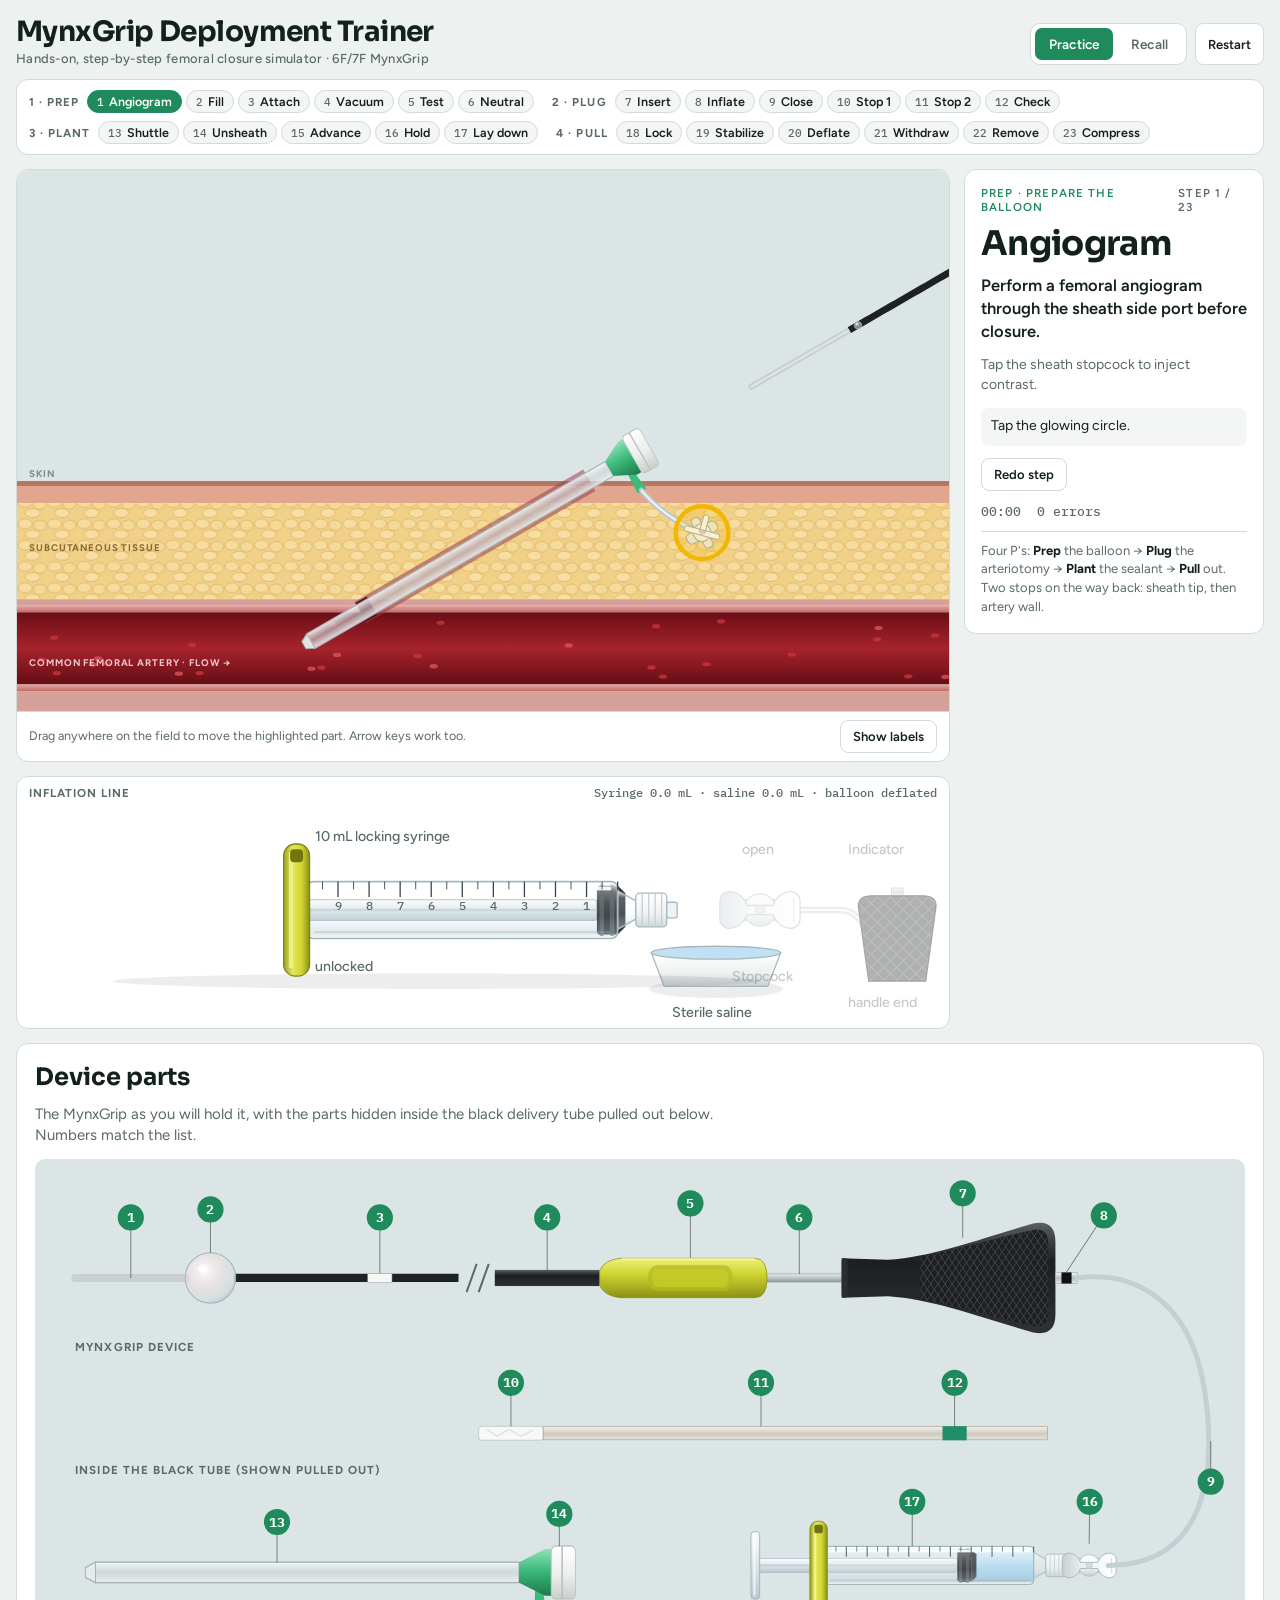
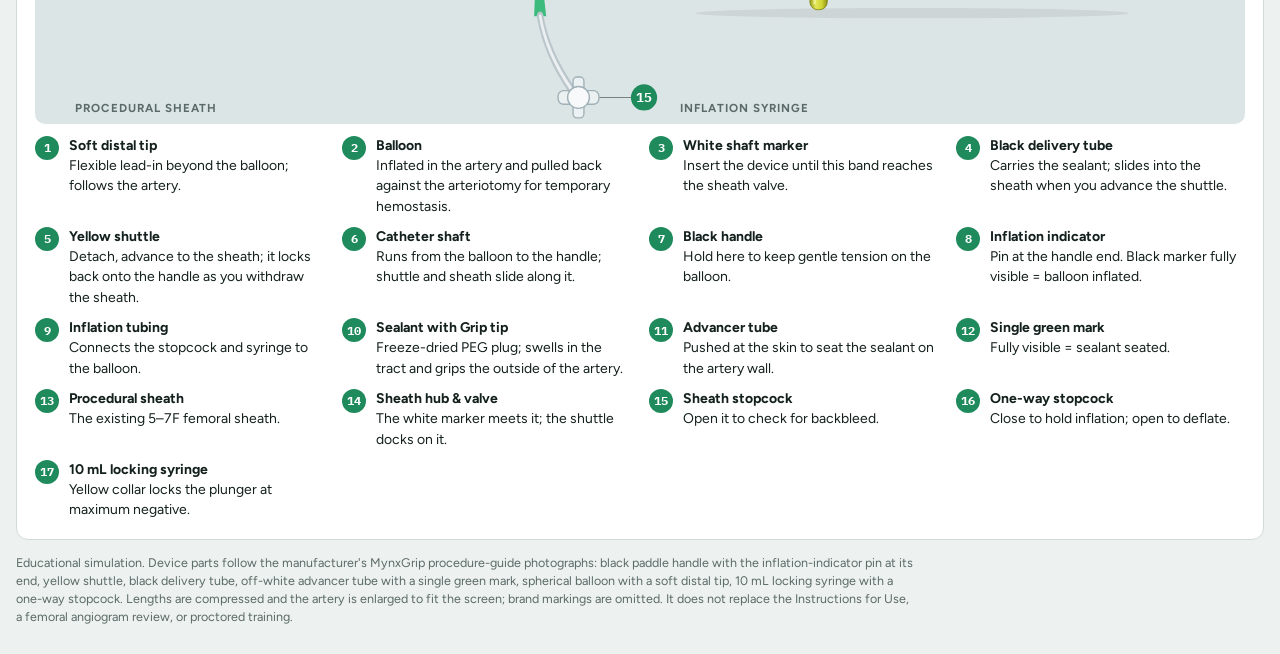
==== images/uploads/mynxgrip-deployment-trainer.html @ 32e6b5df "Update Site content “projects”" ====
<!doctype html><html><head><meta charset=utf8><meta name=viewport content="width=device-width,initial-scale=1,viewport-fit=cover"><style>:root{color-scheme:light;box-sizing:border-box;padding-top:env(safe-area-inset-top,0px);padding-bottom:env(safe-area-inset-bottom,0px)}html{scroll-padding-top:env(safe-area-inset-top,0px)}body{margin:0;padding:0;font:14px -apple-system,BlinkMacSystemFont,sans-serif;background:#fff;color:#000}img{max-width:100%}[hidden]:not([hidden=until-found i]){display:none!important}</style></head><body>
<title>MynxGrip Deployment Trainer</title>
<meta name="claude:viewport-fit-sides" content="cover">
<link rel="preconnect" href="https://fonts.googleapis.com">
<link rel="preconnect" href="https://fonts.gstatic.com" crossorigin>
<link rel="stylesheet" href="https://fonts.googleapis.com/css2?family=Sora:wght@500;600;700&family=Figtree:wght@400;500;600;700&family=IBM+Plex+Mono:wght@500&display=swap">
<style>
/* Layout: instrument-panel workbench — step rail | sterile-field stage (camera follows the action) + inflation line | coach panel */
:root{
  --bg:#edf1f0; --panel:#ffffff; --ink:#13201d; --muted:#5a6a66; --line:#d2dbd9;
  --accent:#1f8a5b; --accent-soft:#e2f2ea; --accent-ink:#ffffff;
  --warn:#b3541a; --warn-soft:#fbeee4; --hl:#f2b705; --field:#dce5e6; --chip:#f3f6f5;
  --f-display:"Sora","Segoe UI",system-ui,sans-serif;
  --f-body:"Figtree",system-ui,-apple-system,"Segoe UI",sans-serif;
  --f-mono:"IBM Plex Mono",ui-monospace,Menlo,Consolas,monospace;
}
@media (prefers-color-scheme: dark){:root:not([data-theme="light"]){
  --bg:#0e1614; --panel:#15201d; --ink:#e2ebe8; --muted:#93a39f; --line:#2a3835;
  --accent:#3dbd81; --accent-soft:#16352a; --accent-ink:#06140e;
  --warn:#e8935a; --warn-soft:#3a2416; --hl:#f5c537; --field:#1d2a29; --chip:#1c2926; color-scheme:dark}}
:root[data-theme="dark"]{
  --bg:#0e1614; --panel:#15201d; --ink:#e2ebe8; --muted:#93a39f; --line:#2a3835;
  --accent:#3dbd81; --accent-soft:#16352a; --accent-ink:#06140e;
  --warn:#e8935a; --warn-soft:#3a2416; --hl:#f5c537; --field:#1d2a29; --chip:#1c2926; color-scheme:dark}
*{box-sizing:border-box}
[hidden]{display:none!important}
body{background:var(--bg);color:var(--ink);font-family:var(--f-body);font-size:15px;line-height:1.45;
  padding-left:max(16px,env(safe-area-inset-left,0px));padding-right:max(16px,env(safe-area-inset-right,0px));padding-block:18px 28px}
.wrap{max-width:1320px;margin:0 auto;display:flex;flex-direction:column;gap:14px}
header{display:flex;flex-wrap:wrap;align-items:flex-end;justify-content:space-between;gap:12px}
h1{font-family:var(--f-display);font-weight:700;font-size:28px;letter-spacing:-.02em;margin:0;line-height:1;text-wrap:balance}
h1 small{display:block;font-family:var(--f-body);font-weight:500;font-size:13px;color:var(--muted);letter-spacing:.02em;margin-top:6px}
.tabs{display:flex;gap:4px;background:var(--panel);border:1px solid var(--line);border-radius:10px;padding:4px}
.tabs button{font:600 13.5px var(--f-body);letter-spacing:.01em;border:0;background:transparent;color:var(--muted);padding:8px 14px;border-radius:7px;cursor:pointer}
.tabs button[aria-pressed="true"]{background:var(--accent);color:var(--accent-ink)}
.tool{font:600 13px var(--f-body);border:1px solid var(--line);background:var(--panel);color:var(--ink);padding:8px 12px;border-radius:8px;cursor:pointer}
.tool:hover{border-color:var(--accent)}
button:focus-visible{outline:2px solid var(--hl);outline-offset:2px}
.grid{display:grid;grid-template-columns:minmax(0,1fr) 300px;gap:14px;align-items:start}
@media (max-width:860px){.grid{grid-template-columns:minmax(0,1fr)}}
.card{background:var(--panel);border:1px solid var(--line);border-radius:12px}
.rail{padding:10px 12px;display:flex;flex-wrap:wrap;gap:8px 18px;align-items:center}
.rail .ph{display:flex;flex-wrap:wrap;gap:4px;align-items:center}
.rail .ph b{font:700 11.5px var(--f-body);letter-spacing:.09em;text-transform:uppercase;color:var(--muted);margin-right:4px}
.rail button{border:1px solid var(--line);background:var(--chip);color:var(--ink);font:600 12.5px var(--f-body);padding:3px 9px;border-radius:999px;cursor:pointer;display:flex;gap:5px;align-items:baseline}
.rail button:disabled{cursor:default}
.rail button .n{font:500 10.5px var(--f-mono);color:var(--muted)}
.rail button.done{background:var(--accent-soft);border-color:transparent;color:var(--accent)}
.rail button.done .n{color:var(--accent)}
.rail button.cur{background:var(--accent);border-color:var(--accent);color:var(--accent-ink)}
.rail button.cur .n{color:var(--accent-ink)}
.rail .hidden-cue{letter-spacing:.15em;color:var(--muted)}
.parts{padding:18px;display:flex;flex-direction:column;gap:12px}
.parts h2{font:700 24px var(--f-display);margin:0}
.parts>p{margin:0;color:var(--muted);max-width:70ch}
.partsfig{overflow-x:auto;border-radius:10px;background:var(--field)}
.partsfig svg{display:block;width:100%;min-width:760px;height:auto}
.partsfig text{font:700 15px var(--f-display);fill:var(--ink)}
.partsfig .cap{font:700 11.5px var(--f-body);letter-spacing:.09em;text-transform:uppercase;fill:var(--muted)}
.partsfig .num circle{fill:var(--accent)}
.partsfig .num text{font:700 13px var(--f-mono);fill:var(--accent-ink)}
.partsfig .lead{stroke:var(--ink);stroke-width:1;opacity:.5}
.glossary{list-style:none;margin:0;padding:0;display:grid;grid-template-columns:repeat(auto-fill,minmax(250px,1fr));gap:10px 18px}
.glossary li{display:grid;grid-template-columns:26px 1fr;gap:8px;font-size:14px;min-width:0}
.glossary li span{font:700 12px var(--f-mono);background:var(--accent);color:var(--accent-ink);border-radius:999px;width:24px;height:24px;display:grid;place-items:center}
.glossary b{display:block}
.stagecol{display:flex;flex-direction:column;gap:14px;min-width:0}
.stage{position:relative;overflow:hidden;padding:0}
.stage svg{display:block;width:100%;height:auto;aspect-ratio:1060/615;touch-action:none;user-select:none;-webkit-user-select:none}
.stagebar{display:flex;justify-content:space-between;align-items:center;gap:8px;padding:8px 12px;border-top:1px solid var(--line);flex-wrap:wrap}
.stagebar .legend{font-size:12.5px;color:var(--muted);min-width:0;flex:1 1 240px}
.shake{animation:shake .28s linear}
@keyframes shake{0%,100%{transform:translateX(0)}25%{transform:translateX(-3px)}75%{transform:translateX(3px)}}
.hl{animation:glow 1.3s ease-in-out infinite}
@keyframes glow{0%,100%{filter:drop-shadow(0 0 1px var(--hl))}50%{filter:drop-shadow(0 0 6px var(--hl)) drop-shadow(0 0 2px var(--hl))}}
.hot{animation:ring 1.2s ease-out infinite;transform-box:fill-box;transform-origin:center}
@keyframes ring{0%{opacity:.9;transform:scale(.7)}100%{opacity:0;transform:scale(1.6)}}
.ghost{stroke:var(--hl);stroke-dasharray:8 7;fill:none;animation:dash .8s linear infinite}
@keyframes dash{to{stroke-dashoffset:-15}}
@media (prefers-reduced-motion:reduce){.hl,.hot,.ghost,.shake{animation:none}.hl{filter:drop-shadow(0 0 4px var(--hl))}}
.beacon .bHalo{fill:var(--hl);opacity:.2}
.beacon .bRing{fill:none;stroke:var(--hl)}
.beacon .bPulse{fill:none;stroke:var(--hl);animation:beat 1.1s ease-out infinite;transform-box:fill-box;transform-origin:center}
@keyframes beat{0%{transform:scale(.7);opacity:1}100%{transform:scale(1.7);opacity:0}}
@media (prefers-reduced-motion:reduce){.beacon .bPulse{animation:none;opacity:.6}}
.note rect{fill:var(--panel);stroke:var(--hl)}
.note text{font-family:var(--f-body);font-weight:700;fill:var(--ink)}
.note line{stroke:var(--hl)}
.angio{position:absolute;right:14px;top:14px;width:min(42%,340px);border-radius:10px;overflow:hidden;box-shadow:0 6px 24px rgba(0,0,0,.25);cursor:pointer;border:3px solid var(--hl);background:#cfd2d0}
.angio svg{display:block;width:100%;height:auto}
.angio .tag{position:absolute;left:8px;top:6px;font:700 11px var(--f-body);letter-spacing:.08em;text-transform:uppercase;color:#1a1d1c;background:rgba(255,255,255,.75);padding:2px 6px;border-radius:4px}
.angio .ok{position:absolute;left:50%;bottom:10px;transform:translateX(-50%);font:700 14px var(--f-body);color:#fff;background:#1f8a5b;padding:6px 12px;border-radius:999px;white-space:nowrap}
.angio.pulse{animation:apulse 1.1s ease-in-out infinite}
@keyframes apulse{50%{box-shadow:0 0 0 8px rgba(242,183,5,.35),0 6px 24px rgba(0,0,0,.25)}}
.lbl text{font-family:var(--f-body);font-weight:600;fill:var(--ink);paint-order:stroke;stroke:var(--field);stroke-linejoin:round}
.lbl line{stroke:var(--ink);opacity:.55}
.anat{font-family:var(--f-body);font-weight:700;letter-spacing:.09em;text-transform:uppercase}
.bench{padding:0}
.bench .head{display:flex;justify-content:space-between;align-items:baseline;padding:8px 12px 0;gap:8px;flex-wrap:wrap}
.bench .head b{font:700 11.5px var(--f-body);letter-spacing:.09em;text-transform:uppercase;color:var(--muted)}
.bench .head span{font:500 12px var(--f-mono);color:var(--muted)}
.bench svg{display:block;width:100%;height:auto;touch-action:none;user-select:none;-webkit-user-select:none}
.bench text{font:500 11px var(--f-body);fill:var(--muted)}
.bench .num{font:500 9.5px var(--f-mono);fill:var(--muted)}
.coach{padding:16px;display:flex;flex-direction:column;gap:12px;position:sticky;top:max(12px,env(safe-area-inset-top,0px))}
@media (max-width:760px){.coach{position:static}}
.phase{display:flex;justify-content:space-between;gap:8px;font:600 11.5px var(--f-body);letter-spacing:.1em;text-transform:uppercase;color:var(--muted)}
.phase .pp{color:var(--accent)}
.cue{font-family:var(--f-display);font-weight:700;font-size:34px;line-height:1.05;letter-spacing:-.02em;margin:0}
.instr{font-size:16.5px;font-weight:600;line-height:1.4;margin:0}
.how{font-size:14px;color:var(--muted);margin:0}
.msg{font-size:14px;padding:8px 10px;border-radius:8px;background:var(--chip);min-height:38px}
.msg.warn{background:var(--warn-soft);color:var(--warn)}
.msg.ok{background:var(--accent-soft);color:var(--accent);font-weight:600}
.pearl{border-left:3px solid var(--accent);padding:4px 0 4px 10px;font-size:14px}
.pearl b{font:700 11px var(--f-body);letter-spacing:.09em;text-transform:uppercase;color:var(--accent);display:block}
.row{display:flex;gap:8px;flex-wrap:wrap}
.primary{font:600 14px var(--f-body);letter-spacing:.01em;border:0;background:var(--accent);color:var(--accent-ink);padding:10px 16px;border-radius:8px;cursor:pointer}
.primary:disabled{opacity:.4;cursor:default}
.choices{display:grid;gap:6px}
.choices p{margin:0;font-size:14px;font-weight:600}
.choices button{text-align:left;border:1px solid var(--line);background:var(--chip);color:var(--ink);padding:9px 11px;border-radius:8px;font:500 14px var(--f-body);cursor:pointer}
.choices button b{font:700 14px var(--f-body);margin-right:6px}
.choices button.bad{border-color:var(--warn);background:var(--warn-soft);color:var(--warn)}
.stats{display:flex;gap:16px;font:500 12.5px var(--f-mono);color:var(--muted);flex-wrap:wrap}
.holdbtn{font:600 15px var(--f-body);letter-spacing:.01em;border:2px solid var(--accent);background:var(--accent-soft);color:var(--accent);padding:12px;border-radius:10px;cursor:pointer;touch-action:none;user-select:none;-webkit-user-select:none}
.holdbtn.on{background:var(--accent);color:var(--accent-ink)}
.mnemo{font-size:13px;color:var(--muted);border-top:1px solid var(--line);padding-top:10px}
.mnemo b{color:var(--ink)}
.recall{padding:18px;display:flex;flex-direction:column;gap:14px}
.recall h2{font:700 22px var(--f-display);margin:0}
.seq{display:flex;flex-wrap:wrap;gap:6px;min-height:42px;padding:8px;border:1px dashed var(--line);border-radius:10px}
.seq span{font:600 13px var(--f-body);background:var(--accent);color:var(--accent-ink);padding:6px 10px;border-radius:6px}
.pool{display:flex;flex-wrap:wrap;gap:8px}
.pool button{border:1px solid var(--line);background:var(--chip);color:var(--ink);padding:9px 12px;border-radius:8px;font:500 14px var(--f-body);cursor:pointer;text-align:left;max-width:100%}
.pool button.bad{border-color:var(--warn);background:var(--warn-soft)}
footer{font-size:12.5px;color:var(--muted);max-width:900px}
footer a{color:var(--accent)}
</style>

<div class="wrap">
<header>
  <h1>MynxGrip Deployment Trainer<small>Hands-on, step-by-step femoral closure simulator · 6F/7F MynxGrip</small></h1>
  <div class="row">
    <div class="tabs" role="group" aria-label="Mode">
      <button id="mLearn" aria-pressed="true">Practice</button>
      <button id="mPractice" aria-pressed="false">Recall</button>
    </div>
    <button class="tool" id="btnRestart">Restart</button>
  </div>
</header>

<nav class="card rail" id="rail" aria-label="Steps"></nav>

<div class="grid">

  <div class="stagecol" id="stagecol">
    <div class="card stage" id="stageCard">
      <svg id="stage" viewBox="-200 -200 1500 870" preserveAspectRatio="xMidYMid slice" role="img" aria-label="Cut-away view of the groin with the procedural sheath and MynxGrip device">
        <defs>
          <pattern id="fat" width="36" height="26" patternUnits="userSpaceOnUse">
            <rect width="36" height="26" fill="#f1d088"/>
            <ellipse cx="9" cy="7" rx="8.5" ry="6" fill="#f6dc9e" stroke="#ddb466" stroke-width="1"/>
            <ellipse cx="27" cy="9" rx="8" ry="6.5" fill="#f5d996" stroke="#ddb466" stroke-width="1"/>
            <ellipse cx="18" cy="20" rx="9" ry="5.5" fill="#f7dfa4" stroke="#ddb466" stroke-width="1"/>
          </pattern>
          <linearGradient id="lumen" x1="0" y1="0" x2="0" y2="1"><stop offset="0" stop-color="#6a0e16"/><stop offset=".5" stop-color="#a6232c"/><stop offset="1" stop-color="#650d15"/></linearGradient>
          <linearGradient id="wall" x1="0" y1="0" x2="0" y2="1"><stop offset="0" stop-color="#e3a7a2"/><stop offset="1" stop-color="#c46a68"/></linearGradient>
          <linearGradient id="gSheath" x1="0" y1="0" x2="0" y2="1"><stop offset="0" stop-color="#f6f8f8" stop-opacity=".92"/><stop offset=".5" stop-color="#c9d3d6" stop-opacity=".6"/><stop offset="1" stop-color="#eef2f3" stop-opacity=".9"/></linearGradient>
          <linearGradient id="gHub" x1="0" y1="0" x2="0" y2="1"><stop offset="0" stop-color="#8fe0b6"/><stop offset=".45" stop-color="#3dbb7c"/><stop offset="1" stop-color="#1d7a4d"/></linearGradient>
          <linearGradient id="gValve" x1="0" y1="0" x2="0" y2="1"><stop offset="0" stop-color="#ffffff"/><stop offset=".55" stop-color="#ecefec"/><stop offset="1" stop-color="#c9cfcc"/></linearGradient>
          <linearGradient id="gShut" x1="0" y1="0" x2="0" y2="1"><stop offset="0" stop-color="#eef07a"/><stop offset=".4" stop-color="#cfd432"/><stop offset="1" stop-color="#8d9113"/></linearGradient>
          <linearGradient id="gBlack" x1="0" y1="0" x2="0" y2="1"><stop offset="0" stop-color="#5a5f64"/><stop offset=".35" stop-color="#1c1e20"/><stop offset="1" stop-color="#2f3235"/></linearGradient>
          <linearGradient id="gAdv" x1="0" y1="0" x2="0" y2="1"><stop offset="0" stop-color="#f4f1ea"/><stop offset=".55" stop-color="#cfcabf"/><stop offset="1" stop-color="#e8e4dc"/></linearGradient>
          <linearGradient id="gShaft" x1="0" y1="0" x2="0" y2="1"><stop offset="0" stop-color="#e9edef"/><stop offset="1" stop-color="#8f9aa0"/></linearGradient>
          <linearGradient id="gPin" x1="0" y1="0" x2="0" y2="1"><stop offset="0" stop-color="#f4f6f7"/><stop offset=".5" stop-color="#b5bec3"/><stop offset="1" stop-color="#e2e7ea"/></linearGradient>
          <radialGradient id="gBalloon" cx=".38" cy=".35" r=".75"><stop offset="0" stop-color="#ffffff" stop-opacity=".9"/><stop offset=".45" stop-color="#f1dfe0" stop-opacity=".55"/><stop offset=".8" stop-color="#cfd9de" stop-opacity=".55"/><stop offset="1" stop-color="#98a9b1" stop-opacity=".8"/></radialGradient>
          <pattern id="knurl" width="5" height="5" patternUnits="userSpaceOnUse" patternTransform="rotate(45)"><rect width="5" height="5" fill="#1d1f21"/><path d="M0 0H5M0 0V5" stroke="#4a4f54" stroke-width="1"/></pattern>
          <pattern id="knurl2" width="7" height="7" patternUnits="userSpaceOnUse" patternTransform="rotate(45)"><rect width="7" height="7" fill="#1d1f21"/><path d="M0 0H7M0 0V7" stroke="#4a4f54" stroke-width="1.3"/></pattern>
          <clipPath id="clipIn" clipPathUnits="userSpaceOnUse"><path id="clipInP"/></clipPath><clipPath id="clipOut" clipPathUnits="userSpaceOnUse"><path id="clipOutP"/></clipPath><clipPath id="clipBand" clipPathUnits="userSpaceOnUse"><path id="clipBandP"/></clipPath>
          <clipPath id="lumClip"><rect x="-1200" y="505" width="4000" height="88"/></clipPath>
          <marker id="ah" viewBox="0 0 10 10" refX="5" refY="5" markerWidth="4" markerHeight="4" orient="auto-start-reverse"><path d="M0 0L10 5L0 10z" fill="var(--hl)"/></marker>
        </defs>

        <!-- anatomy (world coords; artery inner top wall at y=505) -->
        <rect x="-1200" y="-1600" width="4000" height="1945" style="fill:var(--field)"/>
        <rect x="-1200" y="345" width="4000" height="6" fill="#b47561"/>
        <rect x="-1200" y="351" width="4000" height="21" fill="#e2a68f"/>
        <rect x="-1200" y="372" width="4000" height="117" fill="url(#fat)"/>
        <rect x="-1200" y="489" width="4000" height="8" fill="#d6a19a"/>
        <rect x="-1200" y="497" width="4000" height="8" fill="url(#wall)"/>
        <rect x="-1200" y="505" width="4000" height="88" fill="url(#lumen)"/>
        <rect x="-1200" y="593" width="4000" height="8" fill="url(#wall)"/>
        <rect x="-1200" y="601" width="4000" height="400" fill="#d6a19a"/>
        <g id="cells" clip-path="url(#lumClip)"></g>
        <g id="anatLbl">
          <text class="anat" id="aSkin" fill="#7a8a87">Skin</text>
          <text class="anat" id="aFat" fill="#8a6a2c">Subcutaneous tissue</text>
          <text class="anat" id="aArt" fill="#f3c7c9">Common femoral artery · flow →</text>
        </g>

        <!-- layer A (tract coords): tract, shaft, advancer, sealant -->
        <g id="locA" transform="translate(130 505) rotate(-30)">
          <rect id="tract" x="0" y="-15" width="322" height="30" fill="#9e3f48" opacity=".55"/>
          <rect id="hole" x="0" y="-13" width="16" height="26" fill="#5c0e15"/>
        </g>

        <use id="devIn" href="#devCore" clip-path="url(#clipIn)" style="display:none"/>
        <g id="devFan" style="display:none"></g>
        <g id="devAll"><g id="devCore">
        <!-- catheter + balloon (world coords, follows the vessel once out of the sheath) -->
        <g id="pCath">
          <polyline id="cathTip" fill="none" stroke="#c9d0d3" stroke-width="7.5" stroke-linecap="round" stroke-linejoin="round"/>
          <polyline id="cathTipHi" fill="none" stroke="#ffffff" stroke-opacity=".5" stroke-width="2" stroke-linecap="round"/>
          <polyline id="cathBlk" fill="none" stroke="#1f2225" stroke-width="8.2" stroke-linejoin="round"/>
          <circle id="balloon" r="3" fill="url(#gBalloon)" stroke="#a3b3ba" stroke-width="1"/>
          <circle id="balloonHi" r="2" fill="#fff" opacity=".7"/>
        </g>
        <!-- advancer + sealant ride over the catheter (it runs through their lumen) -->
        <g id="locA2" transform="translate(130 505) rotate(-30)">
          <rect id="shaftG" x="0" y="-4" width="10" height="8" fill="url(#gShaft)" stroke="#7e898e" stroke-width=".5"/>
          <g id="pAdv"><g transform="scale(1 1.5)">
            <rect id="adv" x="0" y="-4.3" width="10" height="8.6" fill="url(#gAdv)" stroke="#a49d8e" stroke-width=".6"/>
            <rect id="gMark" x="0" y="-5.4" width="22" height="10.8" fill="#14b07a"/>
          </g></g>
          <g id="pSeal"><g transform="scale(1 1.5)"><path id="seal" fill="#f7f8f8" fill-opacity=".92" stroke="#c2ccd0" stroke-width=".8"/><path id="sealFacets" fill="none" stroke="#d5dde0" stroke-width=".7"/></g></g>
        </g>

        <!-- layer B (tract coords): marker, black tube, sheath, shuttle, handle -->
        <g id="locB" transform="translate(130 505) rotate(-30)">
          <rect id="wMark" x="0" y="-4.4" width="24" height="8.8" fill="#f7f7f5" stroke="#9aa2a6" stroke-width=".5"/>
          <g id="pTube"><g transform="scale(1 1.5)"><rect id="btube" x="0" y="-5.4" width="10" height="10.8" fill="url(#gBlack)"/><path d="M-3 -4 Q-5 0 -3 4 L1 5.4 L1 -5.4Z" fill="#2a2d30"/></g></g>
          <g id="pSheath">
            <g id="artSheath" transform="scale(1 1.45)">
            <rect x="0" y="-7" width="420" height="14" fill="url(#gSheath)" stroke="#a6b4ba" stroke-width="1"/>
            <path d="M0 -7 L-10 -3.4 L-10 3.4 L0 7Z" fill="#e6ecee" stroke="#a6b4ba" stroke-width="1" opacity=".95"/>
            <path d="M436 12 L444 12 L447 30 L435 30Z" fill="#3dbb7c"/>
            <path d="M441 30 C446 50 458 66 472 80" stroke="#b9c6cc" stroke-width="6.5" fill="none" stroke-linecap="round"/>
            <path d="M441 30 C446 50 458 66 472 80" stroke="#f3f6f7" stroke-width="2.6" fill="none" stroke-linecap="round" opacity=".9"/>
            <path d="M420 -7 L446 -16 L452 -16 L452 16 L446 16 L420 7Z" fill="url(#gHub)"/>
            <rect x="452" y="-18" width="24" height="36" rx="4" fill="url(#gValve)" stroke="#bfc6c3" stroke-width="1"/>
            <rect x="462" y="-18" width="1.6" height="36" fill="#b9c0bd"/>
            </g>
            <g id="shStop" transform="translate(479 124)" style="cursor:pointer">
              <circle id="shHot" r="26" fill="none" stroke="var(--hl)" stroke-width="3" opacity="0"/>
              <g id="artStop3" transform="scale(1.35)"><rect x="-15" y="-5" width="30" height="10" rx="4" fill="#eef3f4" fill-opacity=".85" stroke="#9fb0b7" stroke-width="1"/>
              <rect x="-4" y="-15" width="8" height="30" rx="3" fill="#eef3f4" fill-opacity=".85" stroke="#9fb0b7" stroke-width="1"/>
              <circle r="8" fill="#f7f9fa" stroke="#9fb0b7" stroke-width="1"/></g>
              <g id="shLever"><path transform="scale(1.35)" d="M-2.5 0 L-2.5 -15 Q0 -18 2.5 -15 L2.5 0 Z M-15 -2.5 L0 -2.5 L0 2.5 L-15 2.5 Q-18 0 -15 -2.5Z M15 -2.5 L0 -2.5 L0 2.5 L15 2.5 Q18 0 15 -2.5Z" fill="#ffffff" stroke="#9aa9b0" stroke-width=".8"/></g>
              <circle r="2.6" fill="#c6d0d4"/>
              <circle r="24" fill="transparent"/>
            </g>
          </g>
          <g id="pShuttle"><g id="artShuttle" transform="scale(1 1.5)">
            <path d="M-14 -5 Q-9 -12 6 -13 L140 -13 Q152 -13 152 0 Q152 13 140 13 L6 13 Q-9 12 -14 5Z" fill="url(#gShut)" stroke="#8b8f14" stroke-width=".6"/>
            <rect x="34" y="-8.5" width="84" height="17" rx="8.5" fill="#b6bb20" opacity=".75"/>
            <rect x="38" y="-6" width="76" height="12" rx="6" fill="#c9ce2c" opacity=".7"/>
            <path d="M8 -12.5 L140 -12.5" stroke="#fbfdc8" stroke-width="1.5" opacity=".6"/>
          </g></g>
          <g id="pHandle"><g transform="scale(1 1.5)"><g id="artHandle">
            <path d="M0 -13 L46 -12 C92 -14 142 -27 190 -36 Q212 -39 212 -24 L212 24 Q212 39 190 36 C142 27 92 14 46 12 L0 13Z" fill="url(#gBlack)"/>
            <path d="M78 -14 C118 -19 160 -28 192 -32 Q205 -33 205 -22 L205 22 Q205 33 192 32 C160 28 118 19 78 14Z" fill="url(#knurl)"/>
            <rect x="0" y="-13" width="6" height="26" rx="2" fill="#2b2e31"/></g>
            <g id="pin"><rect id="pinBody" x="212" y="-3.6" width="6" height="7.2" fill="url(#gPin)" stroke="#8d989d" stroke-width=".5"/><rect id="pinBand" x="212" y="-3.7" width="0" height="7.4" fill="#111"/></g>
          </g></g>
        </g>
        <path id="infTube" fill="none" stroke="#c4cfd4" stroke-width="4.2" stroke-linecap="round"/>
        <path id="infTube2" fill="none" stroke="#f7fafb" stroke-width="1.4" stroke-linecap="round" opacity=".9"/>
        </g></g>

        <!-- gloved fingers & dressing -->
        <g id="finger1" style="cursor:pointer">
          <circle id="f1Hot" cx="318" cy="330" r="22" fill="none" stroke="var(--hl)" stroke-width="3" opacity="0"/>
          <g id="f1Shape" opacity="0"><rect x="302" y="268" width="30" height="80" rx="15" fill="#efe9dc" stroke="#c9c0ad"/><rect x="308" y="324" width="18" height="16" rx="7" fill="#f7f3ea" stroke="#d6cdbb" stroke-width=".8"/></g>
          <circle cx="318" cy="330" r="28" fill="transparent"/>
        </g>
        <g id="finger2" style="cursor:pointer">
          <circle id="f2Hot" cx="404" cy="334" r="22" fill="none" stroke="var(--hl)" stroke-width="3" opacity="0"/>
          <g id="f2Shape" opacity="0"><rect x="389" y="270" width="30" height="78" rx="15" fill="#efe9dc" stroke="#c9c0ad"/><rect x="395" y="324" width="18" height="16" rx="7" fill="#f7f3ea" stroke="#d6cdbb" stroke-width=".8"/></g>
          <rect id="dressing" x="372" y="333" width="66" height="14" rx="3" fill="#ffffff" stroke="#c9d2d6" opacity="0"/>
          <circle cx="404" cy="334" r="28" fill="transparent"/>
        </g>
        <g id="notes"></g>
        <g id="ghostG"></g>
        <g id="beacon" class="beacon" opacity="0" style="pointer-events:none"><circle class="bHalo"/><circle class="bRing"/><circle class="bPulse"/></g>
        <g id="labels" class="lbl"></g>
      </svg>
      <div class="stagebar">
        <span class="legend" id="legend">Drag anywhere on the field to move the highlighted part. Arrow keys work too.</span>
        <button class="tool" id="btnLabels" aria-pressed="false">Show labels</button>
      </div>
    </div>

    <div class="card bench" id="benchCard">
      <div class="head"><b>Inflation line</b><span id="benchRead">Syringe 0.0 mL · balloon deflated</span></div>
      <svg id="bench" viewBox="-70 0 720 176" role="img" aria-label="10 mL locking syringe, one-way stopcock and the inflation indicator on the handle">
        <defs>
          <linearGradient id="gBarrel" x1="0" y1="0" x2="0" y2="1"><stop offset="0" stop-color="#ffffff" stop-opacity=".95"/><stop offset=".18" stop-color="#ffffff" stop-opacity=".25"/><stop offset=".6" stop-color="#e3edf1" stop-opacity=".18"/><stop offset=".9" stop-color="#b9cbd2" stop-opacity=".45"/><stop offset="1" stop-color="#ffffff" stop-opacity=".7"/></linearGradient>
          <linearGradient id="gFluid" x1="0" y1="0" x2="0" y2="1"><stop offset="0" stop-color="#d9f0fb"/><stop offset=".5" stop-color="#a9d7f0"/><stop offset="1" stop-color="#8cc4e4"/></linearGradient>
          <linearGradient id="gRod" x1="0" y1="0" x2="0" y2="1"><stop offset="0" stop-color="#ffffff" stop-opacity=".95"/><stop offset=".5" stop-color="#dbe5e9" stop-opacity=".9"/><stop offset="1" stop-color="#b8c7cd" stop-opacity=".95"/></linearGradient>
          <linearGradient id="gRubber" x1="0" y1="0" x2="0" y2="1"><stop offset="0" stop-color="#5b6166"/><stop offset=".35" stop-color="#25292c"/><stop offset="1" stop-color="#121416"/></linearGradient>
          <linearGradient id="gWhite" x1="0" y1="0" x2="0" y2="1"><stop offset="0" stop-color="#ffffff"/><stop offset=".6" stop-color="#eef1f1"/><stop offset="1" stop-color="#c8d0d2"/></linearGradient>
          <linearGradient id="gCollar" x1="0" y1="0" x2="1" y2="0"><stop offset="0" stop-color="#9ea322"/><stop offset=".35" stop-color="#e3e75a"/><stop offset=".7" stop-color="#cfd432"/><stop offset="1" stop-color="#8d9113"/></linearGradient>
        </defs>
        <g id="bowl"><ellipse cx="470" cy="146" rx="52" ry="7" fill="#000" opacity=".07"/><path d="M420 118 h100 l-10 26 h-80z" fill="url(#gWhite)" stroke="#a9b6bb"/><ellipse cx="470" cy="118" rx="50" ry="5" fill="#bfe1f3" stroke="#a9b6bb"/><text x="436" y="168">Sterile saline</text></g>
        <g id="downstream">
          <path d="M526 85 C548 85 556 85 566 85 C590 85 586 122 606 128" fill="none" stroke="#c4cfd4" stroke-width="5"/>
          <path d="M526 85 C548 85 556 85 566 85 C590 85 586 122 606 128" fill="none" stroke="#f7fafb" stroke-width="1.6"/>
          <g id="icStop" transform="translate(504 85)" style="cursor:pointer">
            <circle id="icHot" r="26" fill="none" stroke="var(--hl)" stroke-width="3" opacity="0"/>
            <rect x="-22" y="-8" width="44" height="16" rx="4" fill="url(#gWhite)" stroke="#b2bcc0" stroke-width="1"/>
            <rect x="16" y="-6" width="8" height="12" rx="2" fill="url(#gWhite)" stroke="#b2bcc0" stroke-width="1"/>
            <circle r="12.5" fill="url(#gWhite)" stroke="#b2bcc0" stroke-width="1"/>
            <g id="icLever"><path d="M-3.5 0 L-3.5 -10 C-16 -14 -18 -30 -7 -31 L7 -31 C18 -30 16 -14 3.5 -10 L3.5 0Z M-3.5 0 L-3.5 10 C-16 14 -18 30 -7 31 L7 31 C18 30 16 14 3.5 10 L3.5 0Z" fill="url(#gWhite)" stroke="#a7b2b6" stroke-width="1"/><path d="M-9 -26 h18 M-9 26 h18" stroke="#d3dadc" stroke-width="1.2"/></g>
            <circle r="3.6" fill="#d5dcdf" stroke="#b2bcc0" stroke-width=".6"/>
            <circle r="34" fill="transparent"/>
          </g>
          <text x="482" y="140">Stopcock</text>
          <text id="stopTxt" x="490" y="42">open</text>
          <g transform="translate(570 0)">
            <g id="benchPin"><rect id="bPinBody" x="35.5" y="56" width="9" height="20" fill="url(#gPin)" stroke="#8d989d" stroke-width=".6"/><rect id="bPinBand" x="35.4" y="60" width="9.2" height="0" fill="#111"/></g>
            <path d="M10 82 Q10 74 20 74 L60 74 Q70 74 70 82 L62 140 L18 140Z" fill="url(#knurl2)" stroke="#000" stroke-width="1"/>
            <text x="2" y="42">Indicator</text>
            <text x="2" y="160">handle end</text>
          </g>
        </g>
        <g id="syr" style="cursor:grab">
          <rect x="-70" y="20" width="580" height="140" fill="transparent"/>
          <ellipse cx="300" cy="140" rx="250" ry="6" fill="#000" opacity=".07"/>
          <g id="plunger">
            <g id="rodG">
              <rect id="rod" x="0" y="77" width="230" height="16" rx="2" fill="url(#gRod)" stroke="#a9b9bf" stroke-width=".8"/>
              <rect id="rodRib" x="0" y="84" width="230" height="2" fill="#c3d0d5"/>
            </g>
            <g id="thumbG"><rect x="0" y="46" width="10" height="78" rx="4" fill="url(#gRod)" stroke="#9fb0b7" stroke-width="1"/><rect x="3" y="50" width="2" height="70" rx="1" fill="#ffffff" opacity=".8"/></g>
          </g>
          <rect id="vac" x="200" y="66" width="0" height="38" fill="#f7fbfc" opacity=".5"/>
          <rect id="liq" x="440" y="66" width="0" height="38" fill="url(#gFluid)" opacity=".85"/>
          <g id="vacBub"></g>
          <g id="seal2"><path d="M0 66 L6 72 L6 98 L0 104Z" fill="#2a2e31"/><rect x="-16" y="66" width="16" height="38" rx="3" fill="url(#gRubber)"/><rect x="-14" y="65" width="3.5" height="40" rx="1.5" fill="#3e4448"/><rect x="-6" y="65" width="3.5" height="40" rx="1.5" fill="#3e4448"/></g>
          <rect x="200" y="63" width="240" height="44" rx="5" fill="url(#gBarrel)" stroke="#a5b8c0" stroke-width="1.3"/>
          <path d="M206 68.5 H434" stroke="#ffffff" stroke-width="2.4" stroke-linecap="round" opacity=".9"/>
          <path d="M206 102 H434" stroke="#9fb4bc" stroke-width="1" opacity=".55"/>
          <g id="grads"></g>
          <path d="M440 70 L454 78 L454 92 L440 100Z" fill="url(#gBarrel)" stroke="#a5b8c0" stroke-width="1.1"/>
          <rect x="454" y="72" width="24" height="26" rx="3" fill="url(#gWhite)" fill-opacity=".85" stroke="#a5b8c0" stroke-width="1"/>
          <path d="M459 72 v26 M464 72 v26 M469 72 v26 M474 72 v26" stroke="#c4d0d4" stroke-width="1"/>
          <rect x="478" y="79" width="8" height="12" rx="1.5" fill="#eef4f6" stroke="#a5b8c0" stroke-width="1"/>
          <g id="collarG">
            <rect x="182" y="34" width="20" height="102" rx="9" fill="url(#gCollar)" stroke="#7f8411" stroke-width="1"/>
            <rect x="186" y="40" width="3" height="90" rx="1.5" fill="#f6f8a8" opacity=".7"/>
            <rect id="collarNotch" x="187" y="38" width="10" height="10" rx="3" fill="#71750e"/>
          </g>
          <text id="lockTxt" x="206" y="132">unlocked</text>
          <text x="206" y="32">10 mL locking syringe</text>
        </g>
      <g id="beaconB" class="beacon" opacity="0" style="pointer-events:none"><circle class="bHalo"/><circle class="bRing"/><circle class="bPulse"/></g>
      </svg>
    </div>
  </div>

  <aside class="card coach" id="coach" aria-live="polite">
    <div class="phase"><span id="phaseLbl" class="pp">Prep</span><span id="stepNum">Step 1 / 21</span></div>
    <h2 class="cue" id="cue">Fill</h2>
    <p class="instr" id="instr"></p>
    <p class="how" id="how"></p>
    <div class="choices" id="choices" hidden></div>
    <button class="holdbtn" id="holdBtn" hidden>Press &amp; hold · 0 s</button>
    <div class="msg" id="msg"></div>
    <div class="pearl" id="pearl" hidden><b id="pearlLbl">Pearl</b><span id="pearlTxt"></span></div>
    <div class="row">
      <button class="primary" id="btnNext" hidden>Next step →</button>
      <button class="tool" id="btnHint" hidden>Hint</button>
      <button class="tool" id="btnRedo">Redo step</button>
    </div>
    <div class="stats"><span id="sTime">00:00</span><span id="sErr">0 errors</span><span id="sBest"></span></div>
    <div class="mnemo">Four P's: <b>Prep</b> the balloon → <b>Plug</b> the arteriotomy → <b>Plant</b> the sealant → <b>Pull</b> out. Two stops on the way back: sheath tip, then artery wall.</div>
  </aside>
</div>

<section class="card recall" id="recall" hidden>
  <div class="phase"><span id="rPhase" class="pp">Prep</span><span id="rStat">0 errors</span></div>
  <h2 id="rTitle">Tap the steps in order</h2>
  <div class="seq" id="seq"></div>
  <div class="pool" id="pool"></div>
  <div class="row"><button class="tool" id="rAgain">Shuffle again</button></div>
</section>

<section class="card parts" id="parts">
  <h2>Device parts</h2>
  <p>The MynxGrip as you will hold it, with the parts hidden inside the black delivery tube pulled out below. Numbers match the list.</p>
  <div class="partsfig">
    <svg id="partsSvg" viewBox="0 0 1200 560" role="img" aria-label="Labelled diagram of the MynxGrip device, procedural sheath and locking syringe"></svg>
  </div>
  <ol class="glossary" id="glossary"></ol>
</section>

<footer>Educational simulation. Device parts follow the manufacturer's MynxGrip procedure-guide photographs: black paddle handle with the inflation-indicator pin at its end, yellow shuttle, black delivery tube, off-white advancer tube with a single green mark, spherical balloon with a soft distal tip, 10 mL locking syringe with a one-way stopcock. Lengths are compressed and the artery is enlarged to fit the screen; brand markings are omitted. It does not replace the Instructions for Use, a femoral angiogram review, or proctored training.</footer>
</div>

<script>
(()=>{
const $=id=>document.getElementById(id);
const NS='http://www.w3.org/2000/svg';
const C30=Math.cos(Math.PI/6),S30=Math.sin(Math.PI/6),AX=130,AY=505;
const toG=(u,v=0)=>({x:AX+u*C30+v*S30,y:AY-u*S30+v*C30});
/* device geometry in px along the tract (u). u=0 inner artery wall, 16 outer wall, 320 skin */
const VT=476;               // sheath tip -> top of white valve
const M0=532,MW=24;         // white shaft marker on the black catheter, from balloon centre
const B0=578;               // black delivery tube tip, from balloon centre
const LB=456;               // black delivery tube length (tip -> shuttle)
const SL=150;               // yellow shuttle length
const H0=B0+LB+SL;          // handle distal face, from balloon centre
const REC=50,SLEN=60;       // sealant recess inside the tube, sealant length
const ADVL=520,GMW=22;
const CO=32;                // balloon centre -> sheath tip at first resistance
const BAL0=700,BAL_IN=-150,BAL_SEAT=-44;
const GM=(BAL_SEAT+B0+LB-VT)-(16+SLEN)-GMW-2; // green mark fully clears the sheath/black tube exactly when the sealant is seated
const ADV0=BAL_SEAT+CO+VT-LB+REC+SLEN; // advancer base after unsheathing
const PXMM=.25,MLPX=24,SX0=440;
const PREP=[-220,2000],ALL=[-260,1500],NEAR=[-260,600];
const FULL=()=>[-260,st.H+300],HAND=()=>({air:[st.H-560,st.H+400]}),WHOLE_AIR=()=>({air:[st.bal-190,st.H+300]});
const clamp=(v,a,b)=>Math.max(a,Math.min(b,v));
const reduce=matchMedia('(prefers-reduced-motion: reduce)').matches;
let advT=null,st,idx=0,mode='learn',errors=0,t0=null,tEnd=null,stepOK=false,chosen=true,showLabels=false,holding=false,anim=null,dragging=null;
const AR=1060/615;
let cam={x:-260,y:-160,w:1500,h:1500/AR},camT={...cam};

function fresh(){return{p:0,f:0,b:0,attached:false,devStop:'open',sheathStop:'closed',locked:false,
  bal:BAL0,sheathTip:-70,S:0,H:0,bt:0,adv:0,seal:0,detached:false,advFree:false,shuttleLocked:false,sealFree:false,cathOut:false,
  hydr:0,hold:0,laid:0,laying:false,layAng:0,comp:0,angio:false,finger1:false,finger2:false,dressing:false,bub:0};}
function sync(){
  st.H=st.bal+H0;
  if(!st.detached||st.shuttleLocked) st.S=st.bal+B0+LB;
  if(st.shuttleLocked) st.sheathTip=st.S-VT;
  st.bt=st.S-LB;
  if(!st.advFree){st.seal=st.bt+REC;st.adv=st.seal+SLEN;}
  else if(!st.sealFree){st.seal=st.adv-SLEN;}
}
const PH=['Prep','Plug','Plant','Pull'];
const PHSUB=['Prepare the balloon','Temporary hemostasis','Place the sealant','Remove the device'];

const inflate={kind:'syr',part:'syr',
  range:()=>[st.f-1.15,Math.max(st.p,st.f)],get:()=>st.p,
  set:v=>{st.p=v;st.b=clamp(st.f-v,0,1.15);},
  live:()=>st.b>=.98?(st.b>1.06?'At the marker. Stop pushing.':'Black marker fully visible. Release.'):`Inflating · black marker ${Math.round(st.b*100)}% visible`,
  release:()=>st.b>=.98?{ok:1}:{msg:'Not there yet. Push until the black marker on the indicator is fully visible.'}};

const steps=[
 {cue:'Angiogram',ph:0,t:'Perform a femoral angiogram through the sheath side port before closure.',
  how:'Tap the sheath stopcock to inject contrast.',
  pearl:'Common femoral artery entry over the femoral head, below the inferior epigastric artery and above the bifurcation; single anterior-wall puncture. Site suitable for MynxGrip.',
  cam:[-260,760],kind:'click',target:'shStop',part:'shStop',auto:()=>{st.angio=true;}},
 {cue:'Fill',ph:0,t:'Fill the locking syringe with 2–3 mL of sterile saline.',
  how:'Pull the plunger back. It draws 2.5 mL for you.',
  pearl:'Saline only, 2–3 mL. Lift the device out of the tray by the yellow shuttle.',
  cam:HAND,kind:'syr',part:'syr',range:()=>[0,4],get:()=>st.p,set:v=>{st.p=st.f=v;},
  live:()=>`${st.p.toFixed(1)} mL drawn`,
  release:()=>st.p>=.15?{ok:1}:{msg:'Pull the plunger back to draw saline.'},
  settle:()=>({p:2.5,f:2.5}),
  auto:()=>{st.f=2.5;st.p=2.5;}},
 {cue:'Attach',ph:0,t:'Attach the syringe to the stopcock on the inflation line.',
  how:'Tap the syringe to lock it onto the stopcock.',
  pearl:'Check the luer connection and tighten it if needed.',
  cam:HAND,kind:'click',target:'syr',part:'syr',auto:()=>{st.attached=true;}},
 {cue:'Vacuum',ph:0,t:'Draw vacuum to pull air out of the balloon.',
  how:'Drag the plunger well back (left), then let go. It returns to neutral.',
  pearl:'Vacuum purges air from the balloon and tubing, so inflation is predictable.',
  cam:HAND,kind:'syr',part:'syr',range:()=>[st.f,10],get:()=>st.p,set:v=>{st.p=v;st.bub=v-st.f;},
  live:()=>st.p>=st.f+2?'Good vacuum. Release.':'Pull further back.',
  release:()=>st.p>=st.f+2?{ok:1}:{msg:'Pull the plunger further back to draw vacuum.'},
  auto:()=>{st.p=st.f;st.bub=0;}},
 {cue:'Test',ph:0,t:'Test-inflate until the black marker on the inflation indicator is fully visible.',
  how:'Push the plunger right. Watch the pin at the end of the black handle and the balloon.',
  pearl:'The indicator pin rises out of the handle as the balloon fills; the black band fully showing is the endpoint every time. Check the balloon holds pressure.',
  cam:WHOLE_AIR,...inflate,auto:()=>{st.b=1;st.p=st.f-1;}},
 {cue:'Neutral',ph:0,t:'Deflate and leave the syringe at neutral. Do not remove the sealant sleeve.',
  how:'Pull the plunger back. It settles at neutral by itself.',
  pearl:'Neutral, not locked vacuum. Leave the sealant sleeve on the device.',
  cam:WHOLE_AIR,kind:'syr',part:'syr',range:()=>[st.f-1.15,st.f+.6],get:()=>st.p,set:v=>{st.p=v;st.b=clamp(st.f-v,0,1.15);},
  live:()=>'Deflating…',
  release:v0=>st.p>v0+.05?{ok:1}:{msg:'Pull the plunger back to deflate.'},
  settle:()=>({p:st.f,b:0}),
  auto:()=>{st.p=st.f;st.b=0;}},

 {cue:'Insert',ph:1,t:'Insert the device into the procedural sheath up to the white shaft marker.',
  how:'Drag down-left. Stop when the white band on the black catheter meets the white sheath valve.',
  pearl:'Check the femoral angiogram first: common femoral, single anterior-wall puncture, 5–7F sheath. Marker at the valve means the balloon is out of the sheath and in the artery.',
  cam:()=>[-260,980],kind:'drag',part:'pCath',range:()=>[BAL_IN-20,BAL0],get:()=>st.bal,set:v=>{st.bal=v;},
  arrow:()=>({u:st.sheathTip+VT+90,dir:-1}),
  live:()=>{const d=(st.bal+M0+MW-(st.sheathTip+VT))*PXMM;return Math.abs(d)<=2.5?'White marker at the valve. Release.':d>0?`White marker ${d.toFixed(0)} mm above the valve`:`Too deep by ${(-d).toFixed(0)} mm`;},
  release:()=>{const d=st.bal+M0+MW-(st.sheathTip+VT);return Math.abs(d)<=10?{ok:1}:{msg:d>0?'Keep going to the white shaft marker.':'Too deep. Pull back so the white marker sits at the valve.'};},
  auto:()=>{st.bal=BAL_IN;}},
 {cue:'Inflate',ph:1,t:'Inflate the balloon until the black marker is fully visible.',
  how:'Push the plunger right, same endpoint as the test.',
  pearl:'Same endpoint as the bench test. Do not push past the marker.',
  cam:FULL,...inflate,auto:()=>{st.b=1;st.p=st.f-1;}},
 {cue:'Close',ph:1,t:'Close the stopcock.',
  how:'Tap the white stopcock lever to turn it off.',
  pearl:'Closing the stopcock holds the balloon inflated so you can let go of the syringe.',
  cam:FULL,kind:'click',target:'icStop',part:'icStop',auto:()=>{st.devStop='closed';}},
 {cue:'Stop 1',ph:1,t:'Grasp the black handle and withdraw to the first resistance: balloon at the sheath tip.',
  how:'Drag up-right until it stops.',
  pearl:'First stop is soft. The balloon has met the distal tip of the sheath.',
  cam:FULL,kind:'drag',part:'pHandle',range:()=>[BAL_IN-20,st.sheathTip-CO],get:()=>st.bal,set:v=>{st.bal=v;},stopAt:'max',
  arrow:()=>({u:st.H+110,dir:1}),
  live:()=>st.bal>=st.sheathTip-CO-2?'Resistance. Balloon is at the sheath tip.':'Withdrawing…',
  release:()=>st.bal>=st.sheathTip-CO-2?{ok:1}:{msg:'Keep withdrawing gently to the first resistance.'},
  auto:()=>{st.bal=st.sheathTip-CO;}},
 {cue:'Stop 2',ph:1,t:'Continue to the second resistance: balloon against the arteriotomy.',
  how:'Keep pulling up-right. The sheath comes back with the balloon.',
  pearl:'Second stop: balloon seated on the inside of the arteriotomy. Keep steady tension on the black handle from here on.',
  cam:FULL,kind:'drag',part:'pHandle',range:()=>[-70-CO,BAL_SEAT],get:()=>st.bal,set:v=>{st.bal=v;st.sheathTip=v+CO;},stopAt:'max',
  arrow:()=>({u:st.H+110,dir:1}),
  live:()=>st.bal>=BAL_SEAT-2?'Resistance. Balloon is against the artery wall.':'Sheath and balloon coming back together…',
  release:()=>st.bal>=BAL_SEAT-2?{ok:1}:{msg:'Continue to the second point of resistance.'},
  auto:()=>{st.bal=BAL_SEAT;st.sheathTip=BAL_SEAT+CO;}},
 {cue:'Check',ph:1,t:'Holding tension on the handle, open the stopcock on the procedural sheath.',
  how:'Tap the stopcock on the sheath side port.',
  pearl:'No backbleed from the side port confirms the balloon is sealing the arteriotomy: temporary hemostasis.',
  cam:[-120,640],kind:'click',target:'shStop',part:'shStop',auto:()=>{st.sheathStop='open';}},

 {cue:'Shuttle',ph:2,t:'With the stopcock open, detach the shuttle and advance it until resistance is felt.',
  how:'Drag the yellow shuttle down-left until it docks against the sheath valve.',
  pearl:'The black delivery tube carries the sealant down the sheath to just above the arteriotomy.',
  cam:FULL,kind:'drag',part:'pShuttle',range:()=>[st.sheathTip+VT,st.bal+B0+LB],get:()=>st.S,set:v=>{st.detached=true;st.S=v;},stopAt:'min',
  arrow:()=>({u:st.S+75,dir:-1}),
  live:()=>st.S<=st.sheathTip+VT+2?'Resistance. Shuttle is docked on the sheath.':'Advancing the shuttle…',
  release:()=>st.S<=st.sheathTip+VT+2?{ok:1}:{msg:'Advance until you feel resistance at the sheath.'},
  auto:()=>{st.detached=true;st.S=st.sheathTip+VT;}},
 {cue:'Unsheath',ph:2,t:'Lighten your hold on the black handle, grasp the sheath and withdraw it until the shuttle locks onto the black handle.',
  how:'Drag the sheath hub up-right until it clicks into the handle.',
  pearl:'Sheath and shuttle come back together along the shaft. This unsheaths the sealant in the tissue tract while the balloon still marks the arteriotomy.',
  cam:FULL,kind:'drag',part:'pSheath',range:()=>[BAL_SEAT+CO,st.bal+B0+LB-VT],get:()=>st.sheathTip,set:v=>{st.advFree=true;st.sheathTip=v;st.S=v+VT;},stopAt:'max',
  arrow:()=>({u:st.sheathTip+450,dir:1}),
  live:()=>st.S>=st.bal+B0+LB-2?'Click. Shuttle locked onto the black handle.':st.sheathTip>322?'Sheath tip out of the skin…':'Withdrawing the sheath…',
  release:()=>st.S>=st.bal+B0+LB-2?{ok:1}:{msg:'Keep withdrawing until the shuttle locks onto the handle.'},
  auto:()=>{st.advFree=true;st.shuttleLocked=true;}},
 {cue:'Advance',ph:2,t:'Keep tension on the handle and advance the advancer tube at the skin until the single green mark is fully visible.',
  how:'Drag the off-white advancer tube down-left, gently.',
  pearl:'The inflated balloon backs up the sealant so it stays outside the artery. Green mark fully out of the black tube means the sealant is seated.',
  cam:[-70,600],kind:'drag',part:'pAdv',range:()=>[16+SLEN,ADV0],get:()=>st.adv,set:v=>{st.adv=v;},stopAt:'min',
  arrow:()=>({u:300,dir:-1}),
  live:()=>{const g=clamp((visEnd()-(st.adv+GM))/GMW,0,1);return g>=.99?'Green mark fully visible. Release.':`Green mark ${Math.round(g*100)}% visible`;},
  release:()=>st.adv<=16+SLEN+2?{ok:1}:{msg:'Advance until the green mark is fully visible.'},
  auto:()=>{st.adv=16+SLEN;}},
 {cue:'Hold',ph:2,t:'Hold for up to 30 seconds.',
  how:'Press and hold the button, or press on the picture (time runs 5× fast).',
  pearl:'The PEG sealant swells as it takes up blood and tissue fluid, and the Grip tip softens onto the outside of the artery wall.',
  cam:[-90,560],kind:'hold',part:'pSeal',auto:()=>{st.hold=30;st.hydr=.75;}},
 {cue:'Lay down',ph:2,t:'Lay the device down for 1 minute.',
  how:'Tap the black handle to lay it down. The minute runs 10× fast.',
  pearl:'Laying the device down (up to 90 s per the guide) lets the sealant finish hydrating while the balloon still marks the arteriotomy.',
  cam:()=>({box:[-120,120,1560,612]}),kind:'click',target:'handle',part:'pHandle',auto:()=>{st.laid=60;st.hydr=1;st.sealFree=true;}},

 {cue:'Lock',ph:3,t:'Lock the syringe at the maximum negative position.',
  how:'Drag the plunger all the way back. It locks at 10 mL.',
  pearl:'The stopcock is still closed, so the vacuum waits behind it, ready to deflate fast.',
  cam:FULL,kind:'syr',part:'syr',range:()=>[st.f-st.b,10],get:()=>st.p,set:v=>{st.p=v;},
  live:()=>st.p>=9.7?'Locked at maximum negative.':'Pulling back…',
  release:()=>st.p>=9.7?{ok:1}:{msg:'Pull all the way back to lock.'},
  auto:()=>{st.p=10;st.locked=true;}},
 {cue:'Stabilize',ph:3,t:'Light fingertip compression proximal to the site; lightly grasp the advancer tube at the skin and realign it with the tract.',
  how:'Tap the glowing spot just cranial (left) of the puncture.',
  pearl:'Proximal pressure steadies the artery; realigning the advancer keeps the catheter path straight.',
  cam:[-90,420],kind:'click',target:'finger1',part:'finger1',auto:()=>{st.finger1=true;}},
 {cue:'Deflate',ph:3,t:'Open the stopcock to deflate. Wait until air bubbles and fluid stop moving in the tubing.',
  how:'Tap the stopcock, then watch the bubbles and the indicator pin settle.',
  pearl:'Do not pull while the line is still moving. A partly inflated balloon can drag the sealant.',
  cam:FULL,kind:'click',target:'icStop',part:'icStop',auto:()=>{st.devStop='open';st.b=0;st.bub=0;}},
 {cue:'Withdraw',ph:3,t:'Withdraw the catheter through the advancer tube lumen.',
  how:'Drag the black handle up-right until the catheter is out.',
  pearl:'Unusual resistance? Pull the advancer tube and catheter out together through the tract.',
  cam:[-140,1000],kind:'drag',part:'pHandle',range:()=>[BAL_SEAT,700],get:()=>st.bal,set:v=>{st.bal=v;},
  arrow:()=>({u:Math.min(st.H+110,1500),dir:1}),
  live:()=>st.bal>=520?'Catheter out. Release.':'Withdrawing the catheter…',
  release:()=>st.bal>=520?{ok:1}:{msg:'Keep withdrawing until the catheter is out.'},
  settle:()=>({bal:3400}),
  auto:()=>{st.bal=3400;st.cathOut=true;}},
 {cue:'Remove',ph:3,t:'Remove the advancer tube from the tissue tract.',
  how:'Drag the advancer tube up-right and out.',
  pearl:'The sealant stays behind on the outside of the artery and resorbs over weeks.',
  cam:[-90,900],kind:'drag',part:'pAdv',range:()=>[16+SLEN,980],get:()=>st.adv,set:v=>{st.adv=v;},
  arrow:()=>({u:Math.min(st.adv+260,700),dir:1}),
  live:()=>st.adv>=380?'Advancer out.':'Removing…',
  release:()=>st.adv>=380?{ok:1}:{msg:'Pull the advancer tube fully out.'},
  auto:()=>{st.adv=Math.max(st.adv,980);}},
 {cue:'Compress',ph:3,t:'Fingertip compression for up to 60 seconds; assess hemostasis, then apply a sterile dressing.',
  how:'Tap the glowing spot over the puncture site.',
  pearl:'Reapply compression if needed until hemostasis is secure, then dress the site.',
  cam:[-90,420],kind:'click',target:'finger2',part:'finger2',auto:()=>{st.finger2=true;st.dressing=true;}},
];

/* ---------- static builds ---------- */
const grads=$('grads');
for(let h=0;h<=20;h++){const m=h/2,x=SX0-m*MLPX;const l=document.createElementNS(NS,'line');
  l.setAttribute('x1',x);l.setAttribute('x2',x);l.setAttribute('y1',63);l.setAttribute('y2',h%2?69:75);l.setAttribute('stroke','#38474d');l.setAttribute('stroke-width',h%2?.7:1);grads.appendChild(l);
  if(h%2===0&&m>0&&m<10){const t=document.createElementNS(NS,'text');t.setAttribute('x',x);t.setAttribute('y',85);t.setAttribute('text-anchor','middle');t.setAttribute('class','num');t.textContent=m;grads.appendChild(t);}}
const cells=[];const cg=$('cells');
for(let i=0;i<60;i++){const e=document.createElementNS(NS,'ellipse');const c={x:-600+Math.random()*2400,y:512+Math.random()*74,v:40+Math.random()*50,el:e};
  e.setAttribute('rx',5);e.setAttribute('ry',2.6);e.setAttribute('fill',i%3?'#c8343e':'#d9545d');e.setAttribute('opacity',.8);cg.appendChild(e);cells.push(c);}
const bubs=[];
for(let i=0;i<5;i++){const c=document.createElementNS(NS,'circle');c.setAttribute('r',2);c.setAttribute('fill','#fff');c.setAttribute('stroke','#7f939c');c.setAttribute('stroke-width',.6);$('downstream').appendChild(c);bubs.push(c);}
const JIT=[...Array(13)].map((_,i)=>[Math.sin(i*2.7)*.9,Math.cos(i*1.9)*.9]);

/* ---------- catheter centre-line: straight in the tract, curves along the artery once free ---------- */
function centre(bal){
  const xe=Math.min(st.sheathTip,0);
  const v0=[-C30,S30],v1=[-1,0];
  const pts=[];const E=toG(xe,0);let x=E.x,y=E.y;pts.push([x,y]);
  const need=Math.max(0,xe-(bal-170));
  for(let d=3;d<=need+3;d+=3){const k=Math.min(d/95,1);let dx=v0[0]*(1-k)+v1[0]*k,dy=v0[1]*(1-k)+v1[1]*k;const n=Math.hypot(dx,dy);dx/=n;dy/=n;x+=dx*3;y+=dy*3;if(y>568)y=568;pts.push([x,y]);}
  return u=>{if(u>=xe){const g=toG(u,0);return [g.x,g.y];}const i=Math.min(pts.length-1,Math.round((xe-u)/3));return pts[i];};
}
function polyl(f,u0,u1,step=3){if(u1<u0)return '';const a=[];for(let u=u0;u<u1;u+=step){const p=f(u);a.push(p[0].toFixed(1)+','+p[1].toFixed(1));}const p=f(u1);a.push(p[0].toFixed(1)+','+p[1].toFixed(1));return a.join(' ');}

/* ---------- lay-down: external part pivots at the skin onto the skin surface ---------- */
const PIV=toG(320,0);
(function(){const d=[C30,-S30],n=[S30,C30],L=4000;const pt=(a,b)=>`${PIV.x+d[0]*a+n[0]*b} ${PIV.y+d[1]*a+n[1]*b}`;
  $('clipOutP').setAttribute('d',`M${pt(0,-L)} L${pt(L,-L)} L${pt(L,L)} L${pt(0,L)}Z`);
  $('clipInP').setAttribute('d',`M${pt(0,-L)} L${pt(-L,-L)} L${pt(-L,L)} L${pt(0,L)}Z`);
  $('clipBandP').setAttribute('d',`M${pt(0,-80)} L${pt(9,-80)} L${pt(9,80)} L${pt(0,80)}Z`);
  const F=$('devFan');for(let i=1;i<=7;i++){const u=document.createElementNS(NS,'use');u.setAttribute('href','#devCore');u.setAttribute('clip-path','url(#clipBand)');F.appendChild(u);}})();
function rotPt(p,a){const r=a*Math.PI/180,c=Math.cos(r),s=Math.sin(r);const x=p.x-PIV.x,y=p.y-PIV.y;return {x:PIV.x+x*c-y*s,y:PIV.y+x*s+y*c};}
function layTransform(){const D=$('devAll'),U=$('devIn');
  const F=$('devFan');
  if(st.layAng>0.01){D.setAttribute('transform',`rotate(${st.layAng} ${PIV.x} ${PIV.y})`);D.setAttribute('clip-path','url(#clipOut)');U.style.display='';F.style.display='';
    [...F.children].forEach((u,i)=>u.setAttribute('transform',`rotate(${st.layAng*(i+1)/8} ${PIV.x} ${PIV.y})`));}
  else{D.removeAttribute('transform');D.removeAttribute('clip-path');U.style.display='none';F.style.display='none';}}
/* ---------- render ---------- */
const tr=(id,x)=>$(id).setAttribute('transform',`translate(${x} 0)`);
const op=(id,o)=>$(id).setAttribute('opacity',o);
const sa=(id,k,v)=>$(id).setAttribute(k,v);
function render(){
  sync();
  const b=Math.min(st.b,1.15);
  const f=centre(st.bal);
  sa('cathTip','points',polyl(f,st.bal-150,st.bal-12));sa('cathTipHi','points',polyl(f,st.bal-150,st.bal-12));
  sa('cathBlk','points',polyl(f,st.bal-12,st.bt+2,6));
  const c=f(st.bal);const r=4.5+19.5*b;sa('balloon','cx',c[0]);sa('balloon','cy',c[1]);sa('balloon','r',r);
  sa('balloonHi','cx',c[0]-r*.35);sa('balloonHi','cy',c[1]-r*.4);sa('balloonHi','r',Math.max(.8,r*.18));
  tr('wMark',st.bal+M0);
  sa('shaftG','x',st.bt);sa('shaftG','width',Math.max(0,st.H-st.bt));
  tr('pTube',st.bt);sa('btube','width',Math.max(0,st.S-st.bt-10));
  tr('pSheath',st.sheathTip);tr('pShuttle',st.S);tr('pHandle',st.H);
  const e=5+17*Math.min(b,1.1);sa('pinBody','width',e);sa('pinBand','x',212+Math.max(0,e-17));sa('pinBand','width',clamp(e-5,0,10));
  const advEnd=!st.cathOut?Math.min(st.adv+ADVL,st.bt):st.adv+ADVL;
  tr('pAdv',st.adv);sa('adv','width',Math.max(0,advEnd-st.adv));
  sa('gMark','x',GM);sa('gMark','width',clamp(advEnd-(st.adv+GM),0,GMW));
  op('pAdv',st.adv>=900?0:1);
  const h=st.hydr;const pts=[];
  for(let i=0;i<=12;i++){const x=i*SLEN/12;pts.push([x,-(4.2+h*(13-7*x/SLEN)+JIT[i][0]*1.6*h)]);}
  for(let i=12;i>=0;i--){const x=i*SLEN/12;pts.push([x,4.2+h*(13-7*x/SLEN)+JIT[i][1]*1.6*h]);}
  sa('seal','d','M'+pts.map(p=>p[0].toFixed(1)+' '+p[1].toFixed(1)).join(' L')+'Z');
  sa('sealFacets','d',h>.2?`M8 ${-6*h} L20 ${4*h} L34 ${-5*h} L48 ${3*h} M14 ${8*h} L28 ${-2*h} L40 ${7*h}`:'M0 0');
  tr('pSeal',st.seal);
  op('hole',st.hydr>.6&&st.cathOut?.25:1);
  op('tract',st.dressing?.3:.55);
  const t1=toG(st.H+200,-46);const d=`M${t1.x.toFixed(1)} ${t1.y.toFixed(1)} c40 -50 120 -10 150 140 s20 280 110 500`;
  sa('infTube','d',d);sa('infTube2','d',d);
  sa('shLever','transform',`rotate(${st.sheathStop==='open'?0:45})`);
  sa('icLever','transform',`rotate(${st.devStop==='open'?90:0})`);
  $('stopTxt').textContent=st.devStop==='open'?'open':'off';
  op('f1Shape',0);op('f2Shape',0);op('dressing',st.dressing?1:0);notes();
  sa('syr','transform',`translate(${st.attached?0:-46} 0)`);
  op('bowl',st.attached?0:1);op('downstream',st.attached?1:.35);
  const sx=SX0-st.p*MLPX;sa('seal2','transform',`translate(${sx} 0)`);sa('rodG','transform',`translate(${sx-246} 0)`);sa('thumbG','transform',`translate(${sx-254} 0)`);
  const L=Math.max(0,st.f-st.b);const lx=SX0-L*MLPX;sa('liq','x',lx);sa('liq','width',L*MLPX);
  sa('vac','x',sx+6);sa('vac','width',Math.max(0,lx-sx-6));
  const vb=$('vacBub');vb.innerHTML='';if(lx-sx>30){for(let i=0;i<4;i++){const c=document.createElementNS(NS,'circle');c.setAttribute('cx',sx+16+((i*37)%(lx-sx-24)));c.setAttribute('cy',72+((i*13)%26));c.setAttribute('r',1.6+(i%2));c.setAttribute('fill','none');c.setAttribute('stroke','#9fb4bc');c.setAttribute('stroke-width',.7);vb.appendChild(c);}}
  sa('collarNotch','y',st.locked?80:38);
  $('lockTxt').textContent=st.locked?'locked · max negative':'unlocked';
  const be=6+16*Math.min(b,1.1);sa('bPinBody','y',74-be);sa('bPinBody','height',be);sa('bPinBand','y',74-be+4);sa('bPinBand','height',clamp(be-6,0,10));
  $('benchRead').textContent=`Syringe ${st.p.toFixed(1)} mL · saline ${st.f.toFixed(1)} mL · balloon ${b<.05?'deflated':b>=.98?'inflated':'partly inflated'}`;
  bubs.forEach((c,i)=>{c.setAttribute('opacity',st.bub>0?1:0);const s=((i*24+st.bub*40)%70);c.setAttribute('cx',604-s*1.1);c.setAttribute('cy',s<34?128-s*1.2:85);});
  layTransform();highlight();labels();ghost();beacon();
}
function highlight(){
  ['pCath','pHandle','pShuttle','pSheath','pAdv','pSeal','syr','plunger','icStop','shStop'].forEach(id=>$(id).classList.remove('hl'));
  ['icHot','shHot','f1Hot','f2Hot'].forEach(id=>{$(id).classList.remove('hot');op(id,0);});
  if(stepOK||!chosen||mode==='recall'||tEnd)return;
  const s=steps[idx];
  if(s.part==='finger1'||s.part==='finger2'||s.part==='angio')return;
  if(s.part==='syr'&&s.kind==='syr')$('plunger').classList.add('hl');else $(s.part).classList.add('hl');
}
function ghost(){
  const gg=$('ghostG');gg.innerHTML='';const s=steps[idx];
  if(stepOK||!chosen||s.kind!=='drag'||mode==='recall'||dragging||tEnd)return;
  const k=cam.w/1060;const a=s.arrow();const p1=toG(a.u,-58*k),p2=toG(a.u+a.dir*110*k,-58*k);
  const l=document.createElementNS(NS,'line');l.setAttribute('x1',p1.x);l.setAttribute('y1',p1.y);l.setAttribute('x2',p2.x);l.setAttribute('y2',p2.y);
  l.setAttribute('class','ghost');l.setAttribute('stroke-width',4*k);l.setAttribute('marker-end','url(#ah)');gg.appendChild(l);
}
const LBL=[
  ['Balloon',()=>{const c=centre(st.bal)(st.bal);return [c[0],c[1]-4-15*Math.min(st.b,1)];},()=>!st.cathOut&&st.bal<330,'up',true],
  ['Soft distal tip',()=>{const c=centre(st.bal)(st.bal-130);return [c[0],c[1]+3];},()=>!st.cathOut&&st.bal<0,'down',true],
  ['Procedural sheath',()=>st.sheathTip+170,()=>st.sheathTip<300,'down'],
  ['Sheath hub & valve',()=>st.sheathTip+460,()=>!st.advFree,'up'],
  ['Sheath stopcock',()=>{const g=toG(st.sheathTip+478,86);return [g.x,g.y+12];},()=>!st.advFree,'down',true],
  ['White shaft marker',()=>st.bal+M0+12,()=>!st.detached,'down'],
  ['Black delivery tube',()=>Math.max(st.bt+70,st.sheathTip+VT+50),()=>!st.cathOut&&(st.S-Math.max(st.bt,st.sheathTip+VT))>140,'up'],
  ['Sealant',()=>st.seal+30,()=>st.advFree||st.sealFree,'up'],
  ['Advancer tube',()=>st.adv+150,()=>st.advFree&&st.adv<700,'down'],
  ['Green mark',()=>st.adv+GM+11,()=>(visEnd()-(st.adv+GM))>3,'down'],
  ['Yellow shuttle',()=>st.S+75,()=>!st.cathOut,'up'],
  ['Black handle',()=>st.H+120,()=>true,'down'],
  ['Inflation indicator',()=>st.H+222,()=>true,'up'],
];
function labels(){
  const lg=$('labels');lg.innerHTML='';if(!showLabels)return;
  const k=cam.w/1060;lg.style.fontSize=(12.5*k)+'px';
  LBL.forEach(([t,fx,fs,side,world])=>{if(!fs())return;let a,p;
    if(world){const w=fx();a={x:w[0],y:w[1]};p={x:w[0],y:w[1]+(side==='up'?-34:34)*k};}
    else{const u=fx();a=toG(u,side==='up'?-20:20);p=toG(u,(side==='up'?-30:30)-(side==='up'?36:-36)*k);}
    if(p.x<cam.x+30*k||p.x>cam.x+cam.w-20*k||p.y<cam.y+14*k||p.y>cam.y+cam.h-6*k)return;
    const l=document.createElementNS(NS,'line');l.setAttribute('x1',a.x);l.setAttribute('y1',a.y);l.setAttribute('x2',p.x);l.setAttribute('y2',p.y);l.setAttribute('stroke-width',k);lg.appendChild(l);
    const tx=document.createElementNS(NS,'text');tx.setAttribute('x',p.x);tx.setAttribute('y',p.y+(side==='up'?-4*k:12*k));
    tx.setAttribute('text-anchor',p.x>cam.x+cam.w-110*k?'end':p.x<cam.x+90*k?'start':'middle');tx.setAttribute('stroke-width',4*k);tx.textContent=t;lg.appendChild(tx);});
}

function visEnd(){return st.cathOut?st.adv+ADVL:Math.min(st.bt,st.sheathTip);}
/* glowing beacon: where to act next */
function spot(){
  const s=steps[idx],c=s.cue;const thumb=()=>({w:'b',x:SX0-st.p*MLPX-249+(st.attached?0:-46),y:85});
  const W=(u,v=0)=>{const g=toG(u,v);return {w:'s',x:g.x,y:g.y};};
  switch(c){
    case 'Attach':return {w:'b',x:290-46,y:85};
    case 'Close':case 'Deflate':return {w:'b',x:504,y:85};
    case 'Insert':return W(Math.max(st.sheathTip+VT+80,st.bal-90));
    case 'Stop 1':case 'Stop 2':case 'Withdraw':case 'Lay down':return W(st.H+110);
    case 'Angiogram':case 'Check':{const g=toG(st.sheathTip+479,124);return {w:'s',x:g.x,y:g.y};}
    case 'Shuttle':return W(st.S+75);
    case 'Unsheath':return W(st.sheathTip+464);
    case 'Advance':return W(380);
    case 'Hold':return W(st.seal+30);
    case 'Stabilize':return {w:'s',x:318,y:342};
    case 'Remove':return W(Math.min(st.adv+300,600));
    case 'Compress':return {w:'s',x:404,y:342};
    default:return s.kind==='syr'?thumb():null;
  }
}
function beacon(){
  const B=$('beacon');let BB=$('beaconB');
  const show=canAct()&&!dragging&&!holding&&!anim;const p=show?spot():null;
  B.setAttribute('opacity',p&&p.w==='s'?1:0);BB.setAttribute('opacity',p&&p.w==='b'?1:0);
  if(!p)return;
  const k=cam.w/1060;const r=p.w==='s'?30*k:24;const g=p.w==='s'?B:BB;
  g.querySelectorAll('circle').forEach(c=>{c.setAttribute('cx',p.x);c.setAttribute('cy',p.y);c.setAttribute('r',r);});
  g.querySelector('.bRing').setAttribute('stroke-width',p.w==='s'?4*k:4);g.querySelector('.bPulse').setAttribute('stroke-width',p.w==='s'?5*k:5);
}
/* written cues instead of fingers */
function notes(){
  const g=$('notes');g.innerHTML='';const k=cam.w/1060;
  const note=(x,y,t)=>{const fs=15*k,w=(t.length*7.6+26)*k,h=30*k;const top=y-h-34*k;
    const gg=document.createElementNS(NS,'g');gg.setAttribute('class','note');
    gg.innerHTML=`<line x1="${x}" y1="${top+h}" x2="${x}" y2="${y-3*k}" stroke-width="${2.5*k}"/><rect x="${x-w/2}" y="${top}" width="${w}" height="${h}" rx="${h/2}" stroke-width="${2*k}"/><text x="${x}" y="${top+h/2+fs*.35}" text-anchor="middle" font-size="${fs}">${t}</text>`;g.appendChild(gg);};
  if(st.finger1&&!st.cathOut)note(318,345,'Fingertip compression (proximal)');
  if(st.finger2&&!st.dressing)note(404,345,`Fingertip compression · ${st.comp||0} s`);
  if(st.dressing)note(404,333,'Sterile dressing');
  if(st.angio&&steps[idx].cue==='Angiogram'){const g3=toG(st.sheathTip+479,124);note(g3.x+60,g3.y-90,'Femoral angiogram: site suitable ✓');}
  if(st.laying&&st.layAng>20&&st.laid<60){const g2=rotPt(toG(st.H+60,0),st.layAng);note(g2.x,g2.y-34,`On the skin · ${Math.floor(st.laid)} / 60 s`);}
}
/* ---------- camera ---------- */
function camFor(c){
  if(typeof c==='function')c=c();
  if(c.box){let [x0,y0,x1,y1]=c.box,w=x1-x0,h=y1-y0;if(w/h<AR){const nw=h*AR;x0-=(nw-w)/2;w=nw;}else{const nh=w/AR;y0-=(nh-h);h=nh;}if(y0+h>625)y0=625-h;return {x:x0,y:y0,w,h};}
  const air=!Array.isArray(c);const [u0,u1]=air?c.air:c;
  const pts=[toG(u0,-70),toG(u0,70),toG(u1,-70),toG(u1,70)];
  if(!air){pts.push({x:toG(u0).x,y:610});if(u0<0)pts.push({x:toG(u0).x-170,y:560});}
  let x0=Math.min(...pts.map(p=>p.x)),x1=Math.max(...pts.map(p=>p.x)),y0=Math.min(...pts.map(p=>p.y)),y1=Math.max(...pts.map(p=>p.y));
  x0-=16;x1+=16;y0-=20;y1+=8;let w=x1-x0,h=y1-y0;
  if(w/h<AR){const nw=h*AR;x0-=(nw-w)/2;w=nw;}else{const nh=w/AR;y0-=(nh-h)/(air?2:1);h=nh;}
  if(y0+h>625)y0=625-h;
  return {x:x0,y:y0,w,h};
}
function setCam(r,instant){camT=camFor(r);if(instant||reduce){cam={...camT};applyCam();}}
function applyCam(){const k=cam.w/1060;sa('stage','viewBox',`${cam.x.toFixed(1)} ${cam.y.toFixed(1)} ${cam.w.toFixed(1)} ${cam.h.toFixed(1)}`);
  [['aSkin',340],['aFat',430],['aArt',570]].forEach(([id,y])=>{const t=$(id);t.setAttribute('x',cam.x+14*k);t.setAttribute('y',y);t.style.fontSize=(11*k)+'px';});}

/* ---------- step flow ---------- */
function setMsg(t,cls=''){const m=$('msg');m.textContent=t;m.className='msg'+(cls?' '+cls:'');}
function startStep(){
  stepOK=false;tEnd=null;const s=steps[idx];
  $('phaseLbl').textContent=`${PH[s.ph]} · ${PHSUB[s.ph]}`;$('stepNum').textContent=`Step ${idx+1} / ${steps.length}`;
  $('holdBtn').hidden=true;$('holdBtn').textContent='Press & hold · 0 s';
  if(mode==='practice'){
    chosen=false;$('cue').textContent='What next?';$('instr').textContent='';$('how').textContent='';$('btnHint').hidden=false;
    buildChoices();setMsg('Choose the next step.');
  }else{
    chosen=true;$('choices').hidden=true;$('btnHint').hidden=true;
    $('cue').textContent=s.cue;$('instr').textContent=s.t;$('how').textContent=s.how;setMsg(s.kind==='click'?'Tap the glowing circle.':s.kind==='hold'?'Press and hold.':'Drag from the glowing circle.');
    if(s.kind==='hold')$('holdBtn').hidden=false;
  }
  $('legend').textContent=s.kind==='syr'||s.part==='icStop'||s.part==='syr'?'Use the inflation line below for this step. The indicator pin on the handle moves with the balloon.':'Drag anywhere on the field to move the highlighted part. Arrow keys work too.';
  sync();setCam(s.cam||ALL,false);rail();render();
}
function buildChoices(){
  const c=$('choices');c.innerHTML='';c.hidden=false;
  const pool=steps.map((_,i)=>i).filter(i=>i!==idx&&Math.abs(i-idx)<=5);
  pool.sort(()=>Math.random()-.5);
  const opts=[idx,...pool.slice(0,3)].sort(()=>Math.random()-.5);
  const p=document.createElement('p');p.textContent='Which step comes next?';c.appendChild(p);
  opts.forEach(i=>{const b=document.createElement('button');b.innerHTML=`<b>${steps[i].cue}</b>${steps[i].t}`;
    b.onclick=()=>{if(chosen)return;if(!t0)t0=Date.now();
      if(i===idx){chosen=true;c.hidden=true;const s=steps[idx];$('cue').textContent=s.cue;$('instr').textContent=s.t;$('how').textContent='';
        setMsg('Correct. Now perform it.','ok');if(s.kind==='hold')$('holdBtn').hidden=false;render();}
      else{errors++;b.classList.add('bad');b.disabled=true;setMsg(i<idx?`"${steps[i].cue}" is already behind you.`:`Not yet. "${steps[i].cue}" comes later.`,'warn');stats();}};
    c.appendChild(b);});
}
function succeed(){
  if(stepOK)return;stepOK=true;const s=steps[idx];s.auto&&s.auto();render();
  setMsg('✓ '+s.cue+' done','ok');$('pearlLbl').textContent='Pearl · '+s.cue;$('pearlTxt').textContent=s.pearl;$('pearl').hidden=false;$('holdBtn').hidden=true;
  rail();clearTimeout(advT);const at=idx;advT=setTimeout(()=>{if(stepOK&&idx===at)next();},1300);
}
function fail(m){if(mode==='practice'){errors++;stats();}setMsg(m,'warn');}
function next(){if(!stepOK)return;if(idx===steps.length-1){finish();return;}idx++;startStep();}
function finish(){
  tEnd=Date.now();const secs=t0?Math.round((tEnd-t0)/1000):0;let best='';
  if(mode==='practice'){let rec=null;try{rec=JSON.parse(localStorage.getItem('mynx-best')||'null');}catch(e){}
    if(!rec||errors<rec.e||(errors===rec.e&&secs<rec.s)){rec={e:errors,s:secs};try{localStorage.setItem('mynx-best',JSON.stringify(rec));}catch(e){}best='New personal best.';}}
  $('cue').textContent=errors===0&&mode==='practice'?'Mastered':'Closed';
  $('instr').textContent=mode==='practice'?`Run complete in ${fmt(secs)} with ${errors} error${errors===1?'':'s'}. ${best}`:'Site closed and dressed. Switch to Recall to run it from memory.';
  $('how').textContent='';$('pearl').hidden=true;$('btnNext').disabled=true;
  setMsg(mode==='practice'?(errors===0?'Perfect sequence from memory.':'Run it again to bring errors to zero.'):`All ${steps.length} steps complete.`,'ok');
  stats();render();
}
const fmt=s=>`${String(Math.floor(s/60)).padStart(2,'0')}:${String(s%60).padStart(2,'0')}`;
function stats(){$('sErr').textContent=`${errors} error${errors===1?'':'s'}`;
  let rec=null;try{rec=JSON.parse(localStorage.getItem('mynx-best')||'null');}catch(e){}
  $('sBest').textContent=rec?`best ${rec.e}e · ${fmt(rec.s)}`:'';}
setInterval(()=>{if(mode==='practice'&&t0&&!tEnd)$('sTime').textContent=fmt(Math.round((Date.now()-t0)/1000));},500);
function rail(){
  const r=$('rail');r.innerHTML='';
  PH.forEach((p,pi)=>{const g=document.createElement('div');g.className='ph';g.innerHTML=`<b>${pi+1} · ${p}</b>`;
    steps.forEach((s,i)=>{if(s.ph!==pi)return;
      const done=i<idx||(i===idx&&stepOK);const b=document.createElement('button');b.className=done?'done':i===idx?'cur':'';
      const hide=mode==='practice'&&!done;
      b.innerHTML=`<span class="n">${i+1}</span><span class="${hide?'hidden-cue':''}">${hide?'···':s.cue}</span>`;
      if(mode==='learn'){b.title='Jump to this step';b.onclick=()=>jump(i);}else b.disabled=true;
      g.appendChild(b);});
    r.appendChild(g);});
}
function jump(i){cancelAnim();$('pearl').hidden=true;st=fresh();for(let k=0;k<i;k++){sync();steps[k].auto&&steps[k].auto();sync();}idx=i;startStep();}
function restart(){cancelAnim();$('pearl').hidden=true;st=fresh();idx=0;errors=0;t0=null;tEnd=null;$('sTime').textContent='00:00';stats();if(mode==='recall')startRecall();else startStep();}
function cancelAnim(){if(anim){cancelAnimationFrame(anim);anim=null;}holding=false;clearTimeout(advT);if(st){st.layAng=0;st.laying=false;}}

/* ---------- interactions ---------- */
function svgPt(svg,e){const p=svg.createSVGPoint();p.x=e.clientX;p.y=e.clientY;return p.matrixTransform(svg.getScreenCTM().inverse());}
function canAct(){return chosen&&!stepOK&&mode!=='recall'&&!tEnd;}
function beginDrag(svg,e,kind){
  const s=steps[idx];if(!canAct()||s.kind!==kind)return false;
  if(mode==='practice'&&!t0)t0=Date.now();
  const p=svgPt(svg,e);dragging={svg,x:p.x,y:p.y,v:s.get(),hit:false};svg.setPointerCapture(e.pointerId);
  if(kind==='syr')$('syr').style.cursor='grabbing';ghost();return true;
}
function moveDrag(e){
  if(!dragging)return;const s=steps[idx];const p=svgPt(dragging.svg,e);
  const d=s.kind==='syr'?-(p.x-dragging.x)/MLPX:((p.x-dragging.x)*C30-(p.y-dragging.y)*S30);
  const [mn,mx]=s.range();const raw=dragging.v+d;const v=clamp(raw,mn,mx);s.set(v);
  const over=(s.stopAt==='max'&&raw>mx+4)||(s.stopAt==='min'&&raw<mn-4);
  if(over&&!dragging.hit){dragging.hit=true;bump();}if(!over)dragging.hit=false;
  setMsg(s.live());render();
}
function endDrag(){if(!dragging)return;const s=steps[idx];const dragging0=dragging.v;dragging=null;$('syr').style.cursor='grab';
  const r=s.release(dragging0);if(r.ok){if(s.settle)settle(s.settle(),succeed);else succeed();}else fail(r.msg);render();}
function settle(to,done){const from={};for(const k in to)from[k]=st[k];const t1=performance.now();
  const tick=t=>{const k=Math.min(1,(t-t1)/(to.bal?900:420));const e=1-Math.pow(1-k,3);for(const n in to)st[n]=from[n]+(to[n]-from[n])*e;render();if(k<1)anim=requestAnimationFrame(tick);else{anim=null;done();}};anim=requestAnimationFrame(tick);}
function bump(){const c=$('stageCard');c.classList.remove('shake');void c.offsetWidth;c.classList.add('shake');if(navigator.vibrate)try{navigator.vibrate(15);}catch(e){}}
const stage=$('stage'),bench=$('bench');
stage.addEventListener('pointerdown',e=>{const s=steps[idx];
  if(s.kind==='hold'&&canAct()){startHold();e.preventDefault();return;}
  if(e.target.closest('#shStop')||e.target.closest('#finger1')||e.target.closest('#finger2'))return;
  beginDrag(stage,e,'drag');});
bench.addEventListener('pointerdown',e=>{if(e.target.closest('#icStop'))return;
  const s=steps[idx];if(s.kind==='click'&&s.target==='syr'){if(canAct()&&e.target.closest('#syr'))click('syr');return;}
  beginDrag(bench,e,'syr');});
[stage,bench].forEach(el=>{el.addEventListener('pointermove',moveDrag);el.addEventListener('pointerup',()=>{endDrag();stopHold();});el.addEventListener('pointercancel',()=>{endDrag();stopHold();});});
$('icStop').addEventListener('click',()=>click('icStop'));
$('shStop').addEventListener('click',()=>click('shStop'));
$('finger1').addEventListener('click',()=>click('finger1'));
$('finger2').addEventListener('click',()=>click('finger2'));
$('pHandle').addEventListener('click',()=>click('handle'));

function click(target){
  const s=steps[idx];if(!canAct()||s.kind!=='click')return;
  if(mode==='practice'&&!t0)t0=Date.now();
  if(s.target!==target){setMsg('That control is not part of this step.','warn');return;}
  const id=s.cue;
  if(id==='Angiogram'){st.angio=true;render();setMsg('Femoral angiogram: site suitable.','ok');setTimeout(succeed,900);return;}
  if(id==='Attach'){st.attached=true;render();succeed();return;}
  if(id==='Lay down'){st.laying=true;const t1=performance.now();const h0=st.hydr;const E=k=>k<.5?2*k*k:1-Math.pow(-2*k+2,2)/2;
    const tick=t=>{const ms=t-t1;
      if(ms<900){st.layAng=27*E(ms/900);setMsg('Laying the device down on the skin…');}
      else if(ms<5900){st.layAng=27;const k=(ms-900)/5000;st.laid=k*60;st.hydr=h0+(1-h0)*k;setMsg(`Device lying on the skin · ${Math.floor(st.laid)} / 60 s`);}
      else if(ms<6800){st.laid=60;st.hydr=1;st.layAng=27*(1-E((ms-5900)/900));setMsg('Picking the device back up…');}
      else{st.layAng=0;render();anim=null;st.laying=false;st.sealFree=true;succeed();return;}
      render();anim=requestAnimationFrame(tick);};anim=requestAnimationFrame(tick);return;}
  if(id==='Close'){st.devStop='closed';render();succeed();return;}
  if(id==='Check'){st.sheathStop='open';render();setMsg('Side port dry: no backbleed.','ok');setTimeout(succeed,500);return;}
  if(id==='Stabilize'){st.finger1=true;render();succeed();return;}
  if(id==='Deflate'){deflate();return;}
  if(id==='Compress'){st.finger2=true;render();const t1=performance.now();
    const tick=t=>{const k=(t-t1)/3000;st.comp=Math.min(60,Math.round(k*60));setMsg(`Fingertip compression… ${st.comp} s`);render();if(k<1)anim=requestAnimationFrame(tick);else{anim=null;st.dressing=true;render();succeed();}};anim=requestAnimationFrame(tick);}
}
function deflate(){
  st.devStop='open';const t1=performance.now();const b0=st.b;
  const tick=t=>{const k=Math.min(1,(t-t1)/2600);st.b=b0*(1-Math.min(1,k*1.4));st.bub=k<1?k*6:0;
    setMsg(k<1?'Deflating… wait for bubbles and fluid to stop moving.':'Line is still. Balloon deflated.',k<1?'':'ok');render();
    if(k<1)anim=requestAnimationFrame(tick);else{anim=null;succeed();}};
  anim=requestAnimationFrame(tick);
}
let holdLast=0;
function startHold(){if(holding||!canAct())return;holding=true;$('holdBtn').classList.add('on');if(mode==='practice'&&!t0)t0=Date.now();holdLast=performance.now();
  const tick=t=>{if(!holding)return;const dt=(t-holdLast)/1000;holdLast=t;st.hold=Math.min(30,st.hold+dt*5);st.hydr=st.hold/30;
    $('holdBtn').textContent=`Holding · ${Math.floor(st.hold)} s`;setMsg(`Sealant hydrating… ${Math.floor(st.hold)} / 30 s`);render();
    if(st.hold>=30){holding=false;$('holdBtn').classList.remove('on');succeed();return;}anim=requestAnimationFrame(tick);};
  anim=requestAnimationFrame(tick);}
function stopHold(){if(!holding)return;holding=false;$('holdBtn').classList.remove('on');
  if(st.hold<30){$('holdBtn').textContent=`Press & hold · ${Math.floor(st.hold)} s`;fail(`Released early at ${Math.floor(st.hold)} s. Keep holding to 30 s.`);}}
const hb=$('holdBtn');
hb.addEventListener('pointerdown',e=>{e.preventDefault();hb.setPointerCapture(e.pointerId);startHold();});
hb.addEventListener('pointerup',stopHold);hb.addEventListener('pointercancel',stopHold);
hb.addEventListener('keydown',e=>{if((e.key===' '||e.key==='Enter')&&!e.repeat){e.preventDefault();startHold();}});
hb.addEventListener('keyup',e=>{if(e.key===' '||e.key==='Enter')stopHold();});
let keyT;
document.addEventListener('keydown',e=>{
  if(mode==='recall')return;const s=steps[idx];
  if(e.target.tagName==='BUTTON'&&(e.key==='Enter'||e.key===' '))return;
  if(e.key==='Enter'){if(stepOK){next();e.preventDefault();}else if(canAct()&&s.kind==='click'){click(s.target);e.preventDefault();}return;}
  if(!canAct()||(s.kind!=='drag'&&s.kind!=='syr'))return;
  const k={ArrowLeft:-1,ArrowDown:-1,ArrowRight:1,ArrowUp:1}[e.key];if(!k)return;e.preventDefault();
  const step=s.kind==='syr'?.1:5;const dir=s.kind==='syr'?-k:k;const [mn,mx]=s.range();s.set(clamp(s.get()+dir*step,mn,mx));setMsg(s.live());render();
  clearTimeout(keyT);keyT=setTimeout(()=>{const r=s.release();if(r.ok)succeed();},700);
});
$('btnNext').onclick=next;
$('btnRedo').onclick=()=>{if(mode==='recall')return;jump(idx);};
$('btnHint').onclick=()=>{if(mode!=='practice')return;errors++;stats();const s=steps[idx];
  if(!chosen){setMsg(`Hint: next is "${s.cue}".`,'warn');}else{$('how').textContent=s.how;}};
$('btnRestart').onclick=restart;
$('btnLabels').onclick=()=>{showLabels=!showLabels;$('btnLabels').textContent=showLabels?'Hide labels':'Show labels';$('btnLabels').setAttribute('aria-pressed',showLabels);labels();};
function setMode(m){mode=m;['Learn','Practice'].forEach(n=>$('m'+n).setAttribute('aria-pressed',m===n.toLowerCase()));
  $('recall').hidden=m!=='recall';document.querySelector('.grid').hidden=m==='recall';
  $('btnLabels').setAttribute('aria-pressed',showLabels);
  restart();}
$('mLearn').onclick=()=>setMode('learn');$('mPractice').onclick=()=>setMode('practice');

/* ---------- recall ---------- */
let rPh=0,rPos=0,rErr=0;
function startRecall(){rPh=0;rErr=0;buildRecall();}
function buildRecall(){
  rPos=0;const ids=steps.map((s,i)=>i).filter(i=>steps[i].ph===rPh);
  $('rPhase').textContent=`Phase ${rPh+1} of 4 · ${PH[rPh]} · ${PHSUB[rPh]}`;$('rTitle').textContent=`Tap the ${ids.length} ${PH[rPh]} steps in order`;
  $('rStat').textContent=`${rErr} error${rErr===1?'':'s'}`;$('seq').innerHTML='';const pool=$('pool');pool.innerHTML='';
  [...ids].sort(()=>Math.random()-.5).forEach(i=>{const b=document.createElement('button');b.textContent=steps[i].t;
    b.onclick=()=>{if(i===ids[rPos]){rPos++;b.remove();const sp=document.createElement('span');sp.textContent=`${i+1} ${steps[i].cue}`;$('seq').appendChild(sp);
        if(rPos===ids.length){if(rPh<3){rPh++;setTimeout(buildRecall,500);}else{$('rTitle').textContent=rErr===0?`All ${steps.length} steps in perfect order`:`All ${steps.length} steps placed · ${rErr} error${rErr===1?'':'s'}`;pool.innerHTML='';}}}
      else{rErr++;b.classList.add('bad');setTimeout(()=>b.classList.remove('bad'),500);$('rStat').textContent=`${rErr} error${rErr===1?'':'s'}`;}};
    pool.appendChild(b);});
}
$('rAgain').onclick=startRecall;

/* ---------- animation loop: blood flow + camera ---------- */
let lastT=performance.now();
function loop(t){const dt=Math.min(.05,(t-lastT)/1000);lastT=t;
  if(!reduce)cells.forEach(c=>{c.x+=c.v*dt;if(c.x>1800)c.x=-600;c.el.setAttribute('cx',c.x);});
  const a=1-Math.pow(.004,dt);let moved=false;
  ['x','y','w','h'].forEach(k=>{const d=camT[k]-cam[k];if(Math.abs(d)>.3){cam[k]+=d*a;moved=true;}else cam[k]=camT[k];});
  if(moved){applyCam();if(!dragging){labels();ghost();notes();}beacon();}
  requestAnimationFrame(loop);}
cells.forEach(c=>{c.el.setAttribute('cx',c.x);c.el.setAttribute('cy',c.y);});

/* ---------- device parts figure ---------- */
function buildParts(){
  const P=$('partsSvg');const k=document.createElementNS.bind(document,NS);
  const add=(tag,at,parent=P)=>{const e=k(tag);for(const n in at)e.setAttribute(n,at[n]);parent.appendChild(e);return e;};
  const txt=(x,y,t,cls)=>{const e=add('text',{x,y,class:cls||''});e.textContent=t;return e;};
  // Row A: device
  const Y=118;
  add('line',{x1:40,y1:Y,x2:150,y2:Y,stroke:'#c9d0d3','stroke-width':8,'stroke-linecap':'round'});
  add('line',{x1:198,y1:Y,x2:420,y2:Y,stroke:'#1f2225','stroke-width':8.2});
  add('circle',{cx:174,cy:Y,r:25,fill:'url(#gBalloon)',stroke:'#a3b3ba'});
  add('circle',{cx:166,cy:Y-9,r:4.5,fill:'#fff',opacity:.7});
  add('rect',{x:330,y:Y-4.4,width:24,height:8.8,fill:'#f7f7f5',stroke:'#9aa2a6','stroke-width':.5});
  add('path',{d:`M428 ${Y+14} l10 -28 M440 ${Y+14} l10 -28`,stroke:'var(--muted)','stroke-width':2});
  add('rect',{x:456,y:Y-8,width:104,height:16,fill:'url(#gBlack)'});
  add('rect',{x:712,y:Y-4,width:92,height:8,fill:'url(#gShaft)',stroke:'#7e898e','stroke-width':.5});
  add('use',{href:'#artShuttle',transform:`translate(574 ${Y})`});
  add('use',{href:'#artHandle',transform:`translate(800 ${Y}) scale(1 1.5)`});
  add('rect',{x:1012,y:Y-5.4,width:22,height:10.8,fill:'url(#gPin)',stroke:'#8d989d','stroke-width':.5});
  add('rect',{x:1018,y:Y-5.5,width:10,height:11,fill:'#111'});
  // Row B: contents of the black tube
  const Y2=272;
  add('rect',{x:440,y:Y2-7,width:64,height:14,rx:3,fill:'#f7f8f8',stroke:'#c2ccd0'});
  add('path',{d:`M448 ${Y2-4} l10 7 l12 -7 l12 7 l12 -6`,fill:'none',stroke:'#d5dde0'});
  add('rect',{x:504,y:Y2-6.5,width:500,height:13,fill:'url(#gAdv)',stroke:'#a49d8e','stroke-width':.6});
  add('rect',{x:900,y:Y2-7,width:24,height:14,fill:'#1f8f6a'});
  // Row C: sheath + syringe
  const Y3=410;
  add('use',{href:'#artSheath',transform:`translate(60 ${Y3})`});
  add('use',{href:'#artStop3',transform:`translate(539 ${Y3+124})`});
  const syr=$('syr').cloneNode(true),stop=$('icStop').cloneNode(true);
  const g=add('g',{transform:'translate(612 330) scale(.86)'});
  [syr,stop].forEach(n=>{n.removeAttribute('id');n.style.cursor='default';g.appendChild(n);});
  const q=(root,sel)=>root.querySelector(sel);
  const sx=SX0-3*MLPX;
  q(syr,'#seal2').setAttribute('transform',`translate(${sx} 0)`);q(syr,'#rodG').setAttribute('transform',`translate(${sx-246} 0)`);q(syr,'#thumbG').setAttribute('transform',`translate(${sx-254} 0)`);
  q(syr,'#liq').setAttribute('x',sx);q(syr,'#liq').setAttribute('width',3*MLPX);q(syr,'#vac').setAttribute('width',0);q(syr,'#lockTxt').textContent='';
  stop.removeAttribute('transform');stop.setAttribute('transform','translate(504 85)');q(stop,'#icLever').setAttribute('transform','rotate(90)');q(stop,'#icHot').setAttribute('opacity',0);
  g.querySelectorAll('[id]').forEach(e=>e.removeAttribute('id'));g.querySelectorAll('text').forEach(e=>e.remove());g.querySelectorAll('.hl').forEach(e=>e.classList.remove('hl'));syr.classList.remove('hl');stop.classList.remove('hl');
  syr.removeAttribute('transform');
  const ex=612+526*.86,ey=330+85*.86;
  add('path',{d:`M${ex} ${ey} C1150 ${ey} 1175 330 1160 230 S1080 112 1034 ${Y}`,fill:'none',stroke:'#c4cfd4','stroke-width':5,'stroke-linecap':'round'});
  // captions
  txt(40,190,'MynxGrip device','cap');txt(40,312,'Inside the black tube (shown pulled out)','cap');
  txt(40,548,'Procedural sheath','cap');txt(640,548,'Inflation syringe','cap');
  // callouts
  const C=[
   [1,95,Y,95,58],[2,174,Y-25,174,50],[3,342,Y-5,342,58],[4,508,Y-8,508,58],[5,650,Y-20,650,44],[6,758,Y-4,758,58],
   [7,920,Y-40,920,34],[8,1023,Y-6,1060,56],[9,1166,280,1166,320],
   [10,472,Y2-7,472,222],[11,720,Y2-7,720,222],[12,912,Y2-7,912,222],
   [13,240,Y3-10,240,360],[14,520,Y3-26,520,352],[15,560,Y3+124,604,Y3+124],
   [16,612+504*.86,330+60*.86,1046,340],[17,612+300*.86,330+63*.86,870,340]];
  C.forEach(([n,ax,ay,lx,ly])=>{add('line',{x1:ax,y1:ay,x2:lx,y2:ly,class:'lead'});const gg=add('g',{class:'num'});add('circle',{cx:lx,cy:ly,r:13},gg);const t=add('text',{x:lx,y:ly+4.5,'text-anchor':'middle'},gg);t.textContent=n;});
  const G=[
   ['Soft distal tip','Flexible lead-in beyond the balloon; follows the artery.'],
   ['Balloon','Inflated in the artery and pulled back against the arteriotomy for temporary hemostasis.'],
   ['White shaft marker','Insert the device until this band reaches the sheath valve.'],
   ['Black delivery tube','Carries the sealant; slides into the sheath when you advance the shuttle.'],
   ['Yellow shuttle','Detach, advance to the sheath; it locks back onto the handle as you withdraw the sheath.'],
   ['Catheter shaft','Runs from the balloon to the handle; shuttle and sheath slide along it.'],
   ['Black handle','Hold here to keep gentle tension on the balloon.'],
   ['Inflation indicator','Pin at the handle end. Black marker fully visible = balloon inflated.'],
   ['Inflation tubing','Connects the stopcock and syringe to the balloon.'],
   ['Sealant with Grip tip','Freeze-dried PEG plug; swells in the tract and grips the outside of the artery.'],
   ['Advancer tube','Pushed at the skin to seat the sealant on the artery wall.'],
   ['Single green mark','Fully visible = sealant seated.'],
   ['Procedural sheath','The existing 5–7F femoral sheath.'],
   ['Sheath hub & valve','The white marker meets it; the shuttle docks on it.'],
   ['Sheath stopcock','Open it to check for backbleed.'],
   ['One-way stopcock','Close to hold inflation; open to deflate.'],
   ['10 mL locking syringe','Yellow collar locks the plunger at maximum negative.']];
  const ol=$('glossary');G.forEach(([a,b],i)=>{const li=document.createElement('li');li.innerHTML=`<span>${i+1}</span><div><b>${a}</b>${b}</div>`;ol.appendChild(li);});
}
st=fresh();stats();sync();setCam(PREP,true);startStep();buildParts();requestAnimationFrame(loop);
})();
</script>

</body></html>
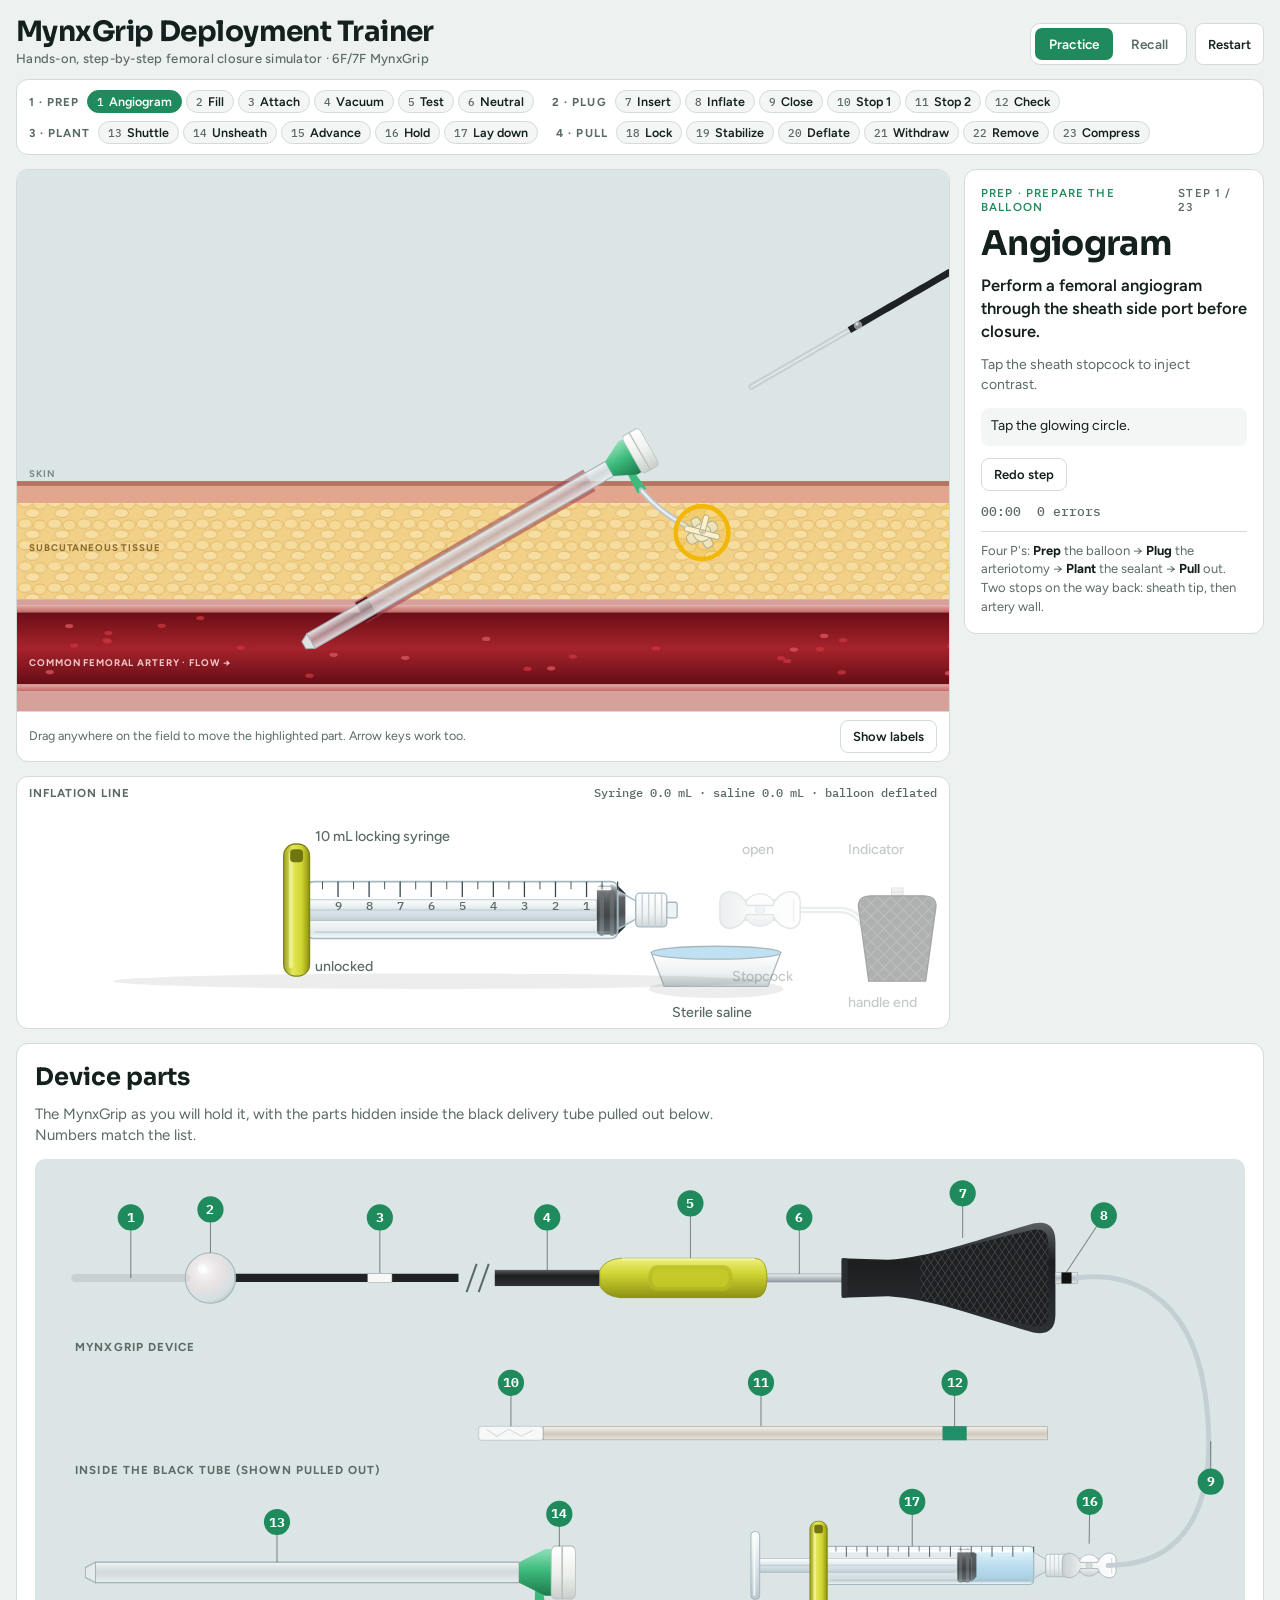
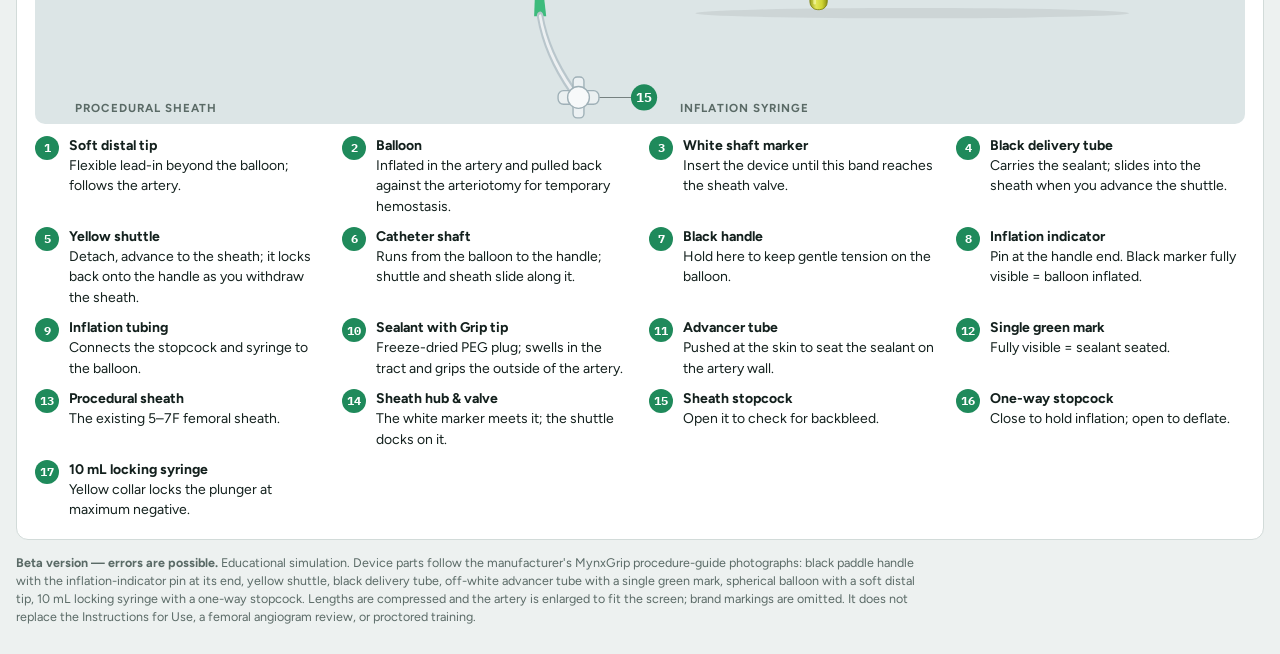
==== commit 92ed322e: "Update Site content “projects”" ====
--- a/images/uploads/mynxgrip-deployment-trainer.html
+++ b/images/uploads/mynxgrip-deployment-trainer.html
@@ -395,7 +395,7 @@
   <ol class="glossary" id="glossary"></ol>
 </section>
 
-<footer>Educational simulation. Device parts follow the manufacturer's MynxGrip procedure-guide photographs: black paddle handle with the inflation-indicator pin at its end, yellow shuttle, black delivery tube, off-white advancer tube with a single green mark, spherical balloon with a soft distal tip, 10 mL locking syringe with a one-way stopcock. Lengths are compressed and the artery is enlarged to fit the screen; brand markings are omitted. It does not replace the Instructions for Use, a femoral angiogram review, or proctored training.</footer>
+<footer><b>Beta version — errors are possible.</b> Educational simulation. Device parts follow the manufacturer's MynxGrip procedure-guide photographs: black paddle handle with the inflation-indicator pin at its end, yellow shuttle, black delivery tube, off-white advancer tube with a single green mark, spherical balloon with a soft distal tip, 10 mL locking syringe with a one-way stopcock. Lengths are compressed and the artery is enlarged to fit the screen; brand markings are omitted. It does not replace the Instructions for Use, a femoral angiogram review, or proctored training.</footer>
 </div>
 
 <script>
